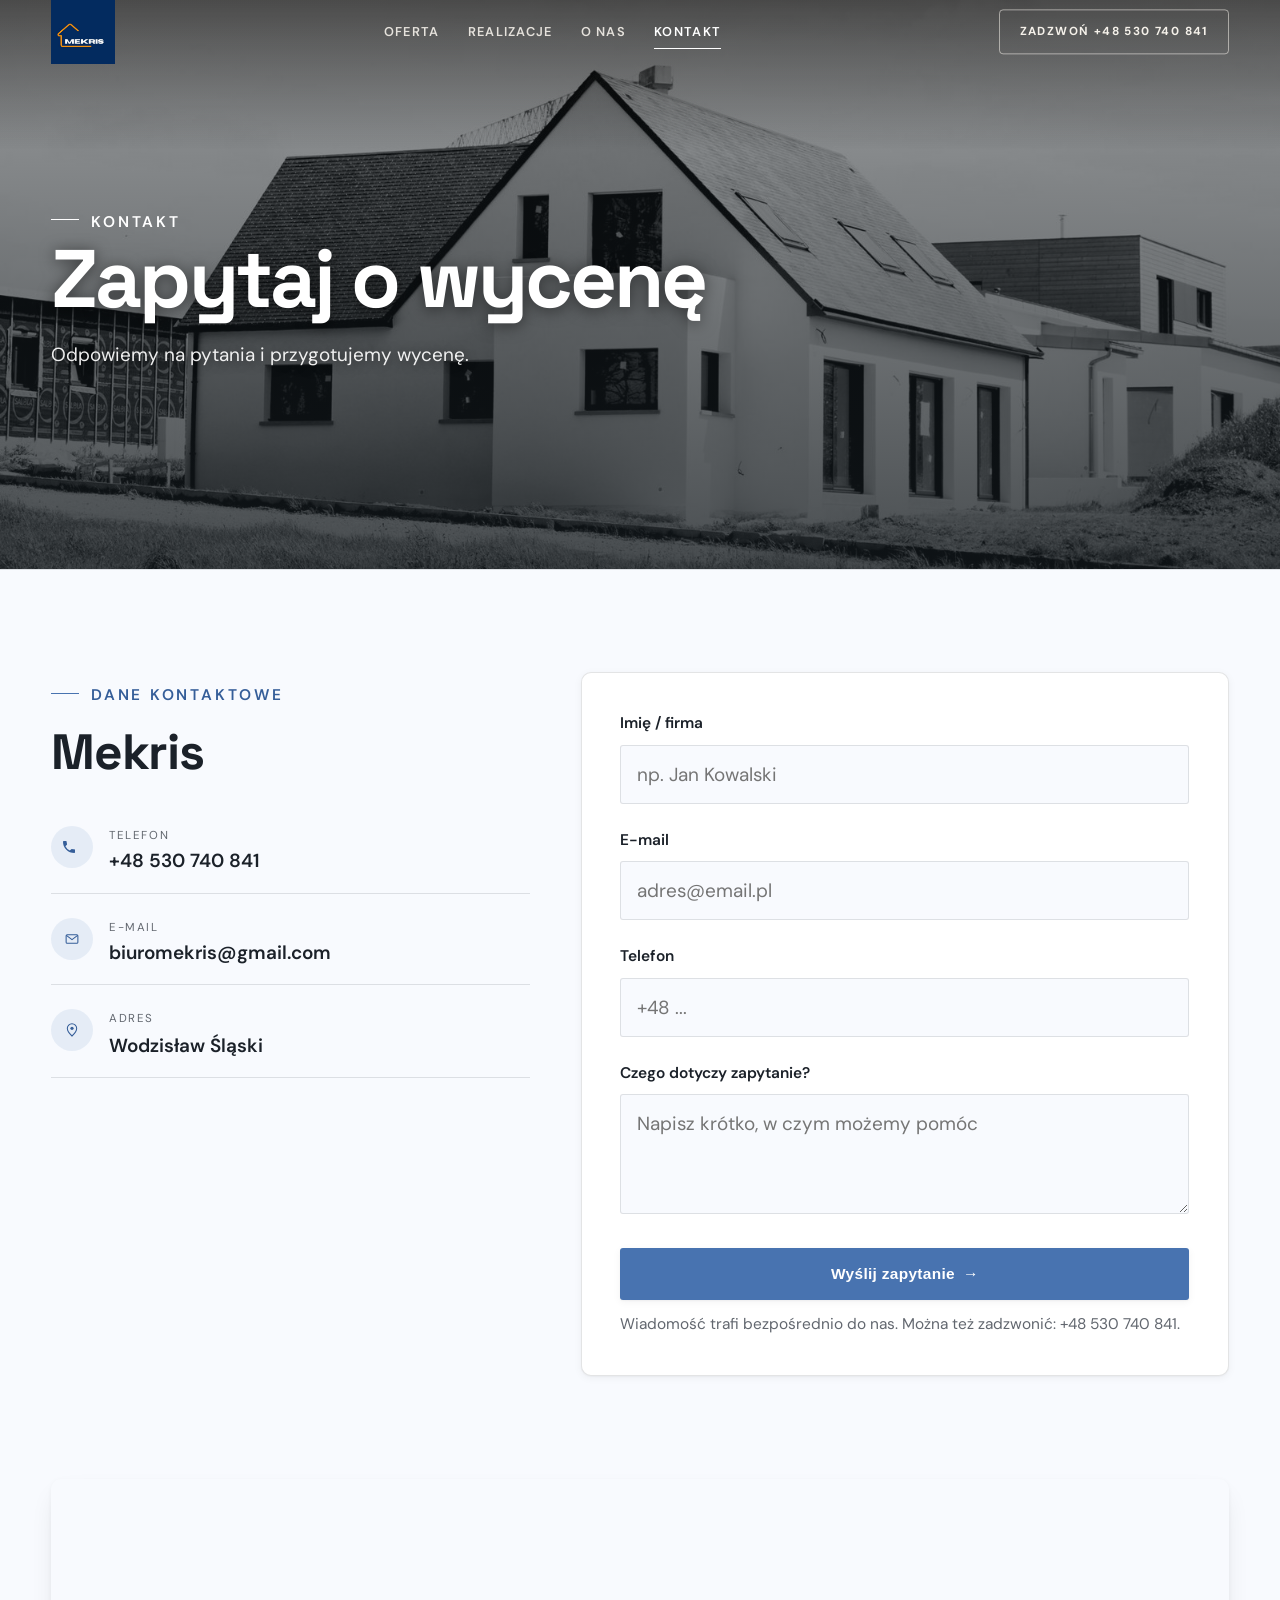
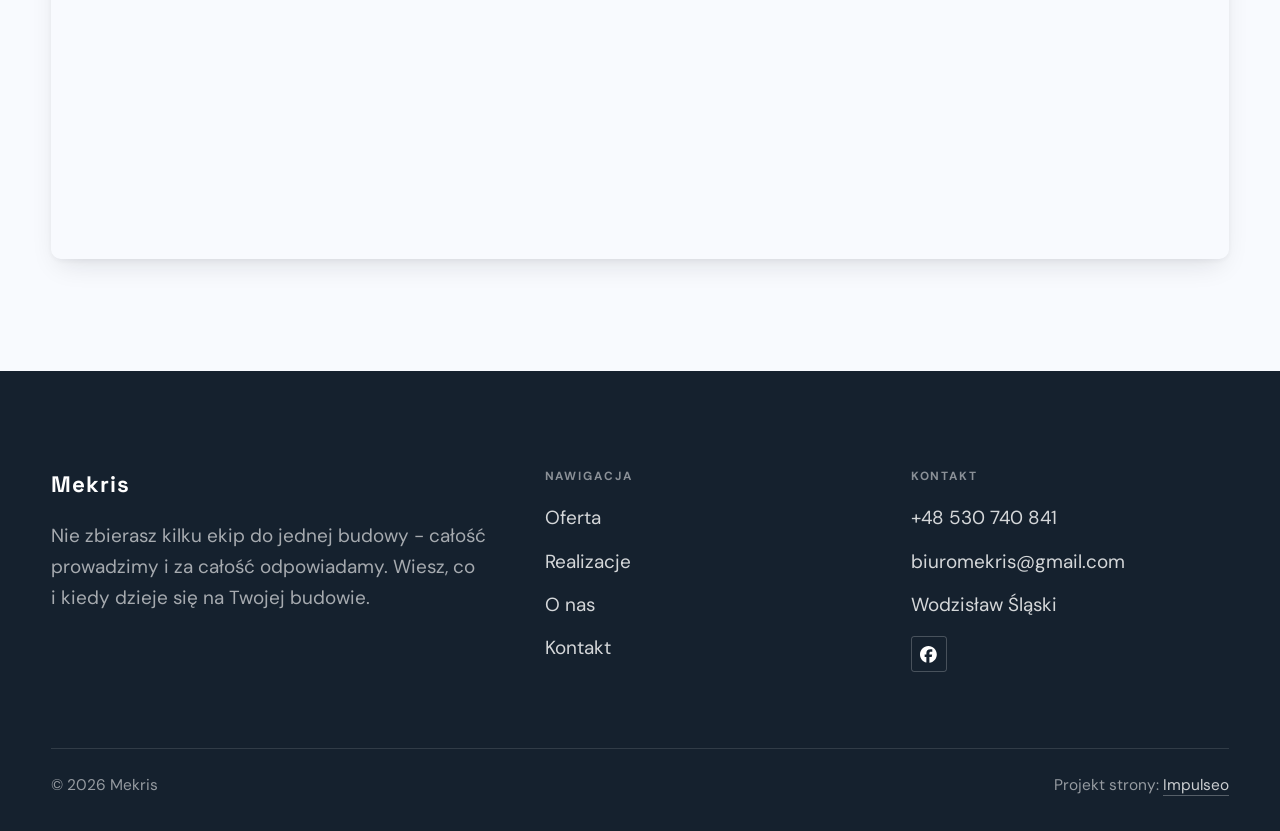
==== kontakt.html @ c6cae1b4 "Strona demo: mekris" ====
<!DOCTYPE html>
<html lang="pl">
<head>
<meta charset="UTF-8">
<meta name="viewport" content="width=device-width, initial-scale=1.0">
<title>Kontakt - Mekris</title>
<meta name="description" content="Kontakt Mekris - Wodzisław Śląski">
<link rel="canonical" href="https://impulseo-pl.github.io/mekris/kontakt.html">
<meta name="robots" content="noindex, nofollow">
<meta property="og:type" content="website">
<meta property="og:locale" content="pl_PL">
<meta property="og:site_name" content="Mekris">
<meta property="og:title" content="Kontakt - Mekris">
<meta property="og:description" content="Kontakt Mekris - Wodzisław Śląski">
<meta property="og:url" content="https://impulseo-pl.github.io/mekris/kontakt.html">
<meta property="og:image" content="https://impulseo-pl.github.io/mekris/img/og.jpg">
<meta property="og:image:width" content="1200">
<meta property="og:image:height" content="630">
<meta name="twitter:card" content="summary_large_image">
<link rel="preconnect" href="https://fonts.googleapis.com">
<link rel="preconnect" href="https://fonts.gstatic.com" crossorigin>
<link href="https://fonts.googleapis.com/css2?family=Space+Grotesk:wght@500;600;700&family=DM+Sans:opsz,wght@9..40,400;9..40,500;9..40,600&display=swap" rel="stylesheet">
<link rel="stylesheet" href="assets/styles.css?v=fb69c578">
</head>
<body>

<header class="nav">
  <div class="wrap nav-inner">
    <a class="brand brand-has-logo" href="index.html"><img class="brand-logo" src="img/logo.jpg" alt="Mekris" width="500" height="500" decoding="async"></a>
    <nav class="nav-links">
      <a href="oferta.html">Oferta</a>
      <a href="realizacje.html">Realizacje</a>
      <a href="o-nas.html">O nas</a>
      <a href="kontakt.html" class="active" aria-current="page">Kontakt</a>
      <a href="tel:+48530740841" class="btn btn-accent">Zadzwoń +48 530 740 841</a>
    </nav>
    <button class="nav-toggle" aria-label="Menu"><span></span><span></span><span></span></button>
  </div>
</header>

<main>
<section class="pagehead">
  <img src="img/g7.jpg" alt="Mekris - Zapytaj o wycenę" width="1600" height="1066" decoding="async">
  <div class="wrap">
    <span class="eyebrow">Kontakt</span>
    <h1>Zapytaj o wycenę</h1>
    <p>Odpowiemy na pytania i przygotujemy wycenę.</p>
  </div>
</section>
<section>
  <div class="wrap contact-grid">
    <div class="reveal">
      <span class="eyebrow">Dane kontaktowe</span>
      <h2 style="margin:var(--space-4) 0 var(--space-6)">Mekris</h2>
      <div class="info-list">
        <div class="info-row"><div class="ic"><svg class="ico-tel" width="16" height="16" viewBox="0 0 24 24" fill="none" aria-hidden="true"><path d="M6.6 10.8a15.5 15.5 0 0 0 6.6 6.6l2.2-2.2a1 1 0 0 1 1-.24 11.4 11.4 0 0 0 3.6.58 1 1 0 0 1 1 1V20a1 1 0 0 1-1 1A17 17 0 0 1 3 4a1 1 0 0 1 1-1h3.5a1 1 0 0 1 1 1c0 1.25.2 2.46.58 3.6a1 1 0 0 1-.25 1l-2.23 2.2Z" fill="currentColor"/></svg></div><div><div class="lbl">Telefon</div><a class="val" href="tel:+48530740841">+48 530 740 841</a></div></div>
        <div class="info-row"><div class="ic"><svg class="ico-mail" width="16" height="16" viewBox="0 0 24 24" fill="none" aria-hidden="true"><rect x="3.2" y="5.5" width="17.6" height="13" rx="1.6" stroke="currentColor" stroke-width="1.6"/><path d="M4 7l8 6 8-6" stroke="currentColor" stroke-width="1.6" stroke-linecap="round" stroke-linejoin="round"/></svg></div><div><div class="lbl">E-mail</div><a class="val" href="mailto:biuromekris@gmail.com">biuromekris@gmail.com</a></div></div>
        <div class="info-row"><div class="ic"><svg class="ico-pin" width="16" height="16" viewBox="0 0 24 24" fill="none" aria-hidden="true"><path d="M12 21s7-6.1 7-11.5A7 7 0 0 0 5 9.5C5 14.9 12 21 12 21Z" stroke="currentColor" stroke-width="1.6" fill="none"/><circle cx="12" cy="9.5" r="2.4" fill="currentColor"/></svg></div><div><div class="lbl">Adres</div><div class="val">Wodzisław Śląski</div></div></div>
      </div>
    </div>
    <div class="reveal">
      <form class="form" action="https://formsubmit.co/biuromekris@gmail.com" method="POST">
        <input type="hidden" name="_subject" value="Zapytanie ze strony Mekris">
        <input type="hidden" name="_captcha" value="false">
        <input type="hidden" name="_template" value="table">
        <div class="fld"><label for="name">Imię / firma</label><input id="name" name="name" type="text" placeholder="np. Jan Kowalski" required></div>
        <div class="fld"><label for="email">E-mail</label><input id="email" name="email" type="email" placeholder="adres@email.pl" required></div>
        <div class="fld"><label for="phone">Telefon</label><input id="phone" name="phone" type="tel" placeholder="+48 ..."></div>
        <div class="fld"><label for="msg">Czego dotyczy zapytanie?</label><textarea id="msg" name="message" placeholder="Napisz krótko, w czym możemy pomóc" required></textarea></div>
        <button type="submit" class="btn btn-accent" style="width:100%;justify-content:center">Wyślij zapytanie <span class="arr">→</span></button>
        <p class="note">Wiadomość trafi bezpośrednio do nas. Można też zadzwonić: +48 530 740 841.</p>
      </form>
    </div>
  </div>
</section>
<section style="padding-top:0">
  <div class="wrap reveal">
    <iframe class="map" title="Mekris - Wodzisław Śląski" src="https://maps.google.com/maps?q=50.0217027%2C18.4813019&z=15&output=embed" loading="lazy" referrerpolicy="no-referrer-when-downgrade"></iframe>
  </div>
</section>
</main>

<footer>
  <div class="wrap">
    <div class="foot-grid">
      <div class="foot-brand">
        <div class="name">Mekris</div>
        <p>Nie zbierasz kilku ekip do jednej budowy - całość prowadzimy i za całość odpowiadamy. Wiesz, co i kiedy dzieje się na Twojej budowie.</p>
      </div>
      <div class="foot-col">
        <h4>Nawigacja</h4>
        <a href="oferta.html">Oferta</a>
        <a href="realizacje.html">Realizacje</a>
        <a href="o-nas.html">O nas</a>
        <a href="kontakt.html">Kontakt</a>
      </div>
      <div class="foot-col">
        <h4>Kontakt</h4>
        <a href="tel:+48530740841">+48 530 740 841</a>
        <a href="mailto:biuromekris@gmail.com">biuromekris@gmail.com</a>
        <p>Wodzisław Śląski</p>
      <div class="foot-soc">
        <a class="soc" href="https://www.facebook.com/p/Mekris-Us%C5%82ugi-remontowo-budowlane-61572982446283/" target="_blank" rel="noopener" aria-label="Facebook - Mekris"><svg viewBox="0 0 24 24" aria-hidden="true" focusable="false"><path d="M9.101 23.691v-7.98H6.627v-3.667h2.474v-1.58c0-4.085 1.848-5.978 5.858-5.978.401 0 .955.042 1.468.103a8.68 8.68 0 0 1 1.141.195v3.325a8.623 8.623 0 0 0-.653-.036 26.805 26.805 0 0 0-.733-.009c-.707 0-1.259.096-1.675.309a1.686 1.686 0 0 0-.679.622c-.258.42-.374.995-.374 1.752v1.297h3.919l-.386 2.103-.287 1.564h-3.246v8.245C19.396 23.238 24 18.179 24 12.044c0-6.627-5.373-12-12-12s-12 5.373-12 12c0 5.628 3.874 10.35 9.101 11.647Z" fill="currentColor"/></svg></a>
      </div>
      </div>
    </div>
    <div class="foot-bot">
      <span>© 2026 Mekris</span>
      <span>Projekt strony: <a class="foot-credit" href="https://impulseo.pl" target="_blank" rel="noopener">Impulseo</a></span>
    </div>
  </div>
</footer>
<div class="sticky-call"><a class="sc-call" href="tel:+48530740841"><svg class="ico-tel" width="16" height="16" viewBox="0 0 24 24" fill="none" aria-hidden="true"><path d="M6.6 10.8a15.5 15.5 0 0 0 6.6 6.6l2.2-2.2a1 1 0 0 1 1-.24 11.4 11.4 0 0 0 3.6.58 1 1 0 0 1 1 1V20a1 1 0 0 1-1 1A17 17 0 0 1 3 4a1 1 0 0 1 1-1h3.5a1 1 0 0 1 1 1c0 1.25.2 2.46.58 3.6a1 1 0 0 1-.25 1l-2.23 2.2Z" fill="currentColor"/></svg> Zadzwoń</a><a class="sc-quote" href="kontakt.html">Zadzwoń po kosztorys</a></div>
<div class="demo-wazne" data-do="2026-10-20" data-cykl="3" hidden><svg class="dw-ico" width="13" height="13" viewBox="0 0 24 24" fill="none" aria-hidden="true"><circle cx="12" cy="12" r="8.6" stroke="currentColor" stroke-width="1.8"/><path d="M12 7.2V12l3.3 2" stroke="currentColor" stroke-width="1.8" stroke-linecap="round"/></svg><span class="dw-txt"></span></div>

<script src="assets/main.js"></script>
</body>
</html>
---- assets/styles.css ----
/* ============================================================
   STOLBASZ — premium, architektoniczny B2B fit-out
   Jasna paleta, zero brązu. System wg premium-web-craft.
   Projekt strony: Impulseo (impulseo.pl)
   ============================================================ */

:root{
  /* PALETA — jasna, architektoniczna, chłodna */
  --paper:#F4F6F8;          /* główne tło */
  --paper-2:#E7EBEF;        /* sekcje alternatywne (chłodny jasny szary) */
  --paper-3:#E7EBEF;        /* delikatne wypełnienia */
  --ink:#15212E;            /* tekst główny — chłodny grafit */
  --ink-soft:#243443;       /* nagłówki drugorzędne */
  --muted:#6B7785;          /* tekst poboczny */
  --line:rgba(21,33,46,.12);/* hairline */
  --accent:#E8A317;         /* stonowany petrol-slate — jedyny akcent */
  --accent-d:#C9870C;
  --accent-soft:rgba(232,163,23,.10);
  --dark:#15212E;           /* sekcje ciemne (stopka/CTA) */

  /* HOVER ZDJĘĆ — JEDEN standard dla całego silnika (decyzja K. 04.08.2026, artefakt z wariantami).
     AKTUALNE (K.+Szymon 09.08.2026, wybór z artefaktu 6 wariantów): zoom 1.05 przy 1.4s -
     przy tak długim czasie mocniejszy kadr NIE skacze, tylko „oddycha". Poprzedni standard
     (1.02 / .55s z 04.08) odbierany jako dynamiczny i szybki.
     Spoczynek lekko przygaszony, ale TYLKO tam, gdzie jest mysz (@media hover:hover) —
     na telefonie zdjęcia zostają w pełnej jasności. */
  --img-zoom:1.05;                   /* K.+Szymon 09.08: wariant F z artefaktu porównawczego */
  --img-rest:brightness(.95) saturate(.99);
  --img-hot:brightness(1.06) saturate(1.05);
  --img-dur:1.4s;                    /* K.+Szymon 09.08 (wariant F): powoli = elegancko */
  --img-ease:cubic-bezier(.16,.84,.44,1);  /* miękki ogon, efekt „oddychania" */

  /* ODSTĘPY — skala 4/8 */
  --space-1:4px; --space-2:8px; --space-3:12px; --space-4:16px; --space-5:24px;
  --space-6:32px; --space-7:48px; --space-8:64px; --space-9:96px; --space-10:128px;

  /* TYPOGRAFIA — fluid clamp() (skala podbita 16.07.2026: większe, czytelniejsze litery — uwaga Adama) */
  --text-sm:clamp(.9rem,.87rem + .12vw,1rem);
  --text-base:clamp(1.08rem,1.04rem + .18vw,1.2rem);
  --text-lg:clamp(1.24rem,1.15rem + .34vw,1.44rem);
  --text-h3:clamp(1.34rem,1.22rem + .55vw,1.66rem);
  --text-h2:clamp(2.1rem,1.66rem + 2.1vw,3.1rem);
  --text-h1:clamp(2.9rem,2.1rem + 4vw,5.1rem);

  /* PROMIENIE — architektoniczne, raczej ostre */
  --r-sm:3px; --r-md:6px; --r-lg:10px;

  /* RUCH */
  --ease:cubic-bezier(.25,.46,.45,.94); --dur:.24s;

  /* CIENIE — miękkie, warstwowe */
  --sh-sm:0 1px 2px rgba(16,24,32,.04), 0 2px 8px rgba(16,24,32,.05);
  --sh-md:0 2px 6px rgba(16,24,32,.05), 0 12px 28px -8px rgba(16,24,32,.12);
  --sh-lg:0 6px 14px rgba(16,24,32,.07), 0 26px 56px -18px rgba(16,24,32,.22);

  --hairline:1px solid var(--line);

  --font-display:'Space Grotesk','Inter',sans-serif;
  --font-body:'DM Sans','Inter',sans-serif;
}

*{box-sizing:border-box;margin:0;padding:0}
html{scroll-behavior:smooth}
body{
  font-family:var(--font-body);
  font-size:var(--text-base);
  line-height:1.65;
  color:var(--ink);
  background:var(--paper);
  -webkit-font-smoothing:antialiased;
  text-rendering:optimizeLegibility;
}
img{max-width:100%;height:auto;display:block}  /* height:auto = width/height z atrybutów trzyma proporcje (TOP#12) */
a{color:inherit;text-decoration:none}

.wrap{width:min(92%,1180px);margin-inline:auto}
section{padding-block:clamp(52px,6.5vw,96px)}

h1,h2,h3{font-family:var(--font-display);font-weight:700;line-height:1.08;letter-spacing:-.02em;color:var(--ink)}
h1{font-size:var(--text-h1);letter-spacing:-.035em}
h2{font-size:var(--text-h2);letter-spacing:-.025em}
h3{font-size:var(--text-h3)}
/* MIARA — długość wiersza. WCAG 2.2 SC 1.4.8: max 80 znaków; Butterick: 45–90.
   68ch daje realnie 72–78 znaków polskiego tekstu, czyli z zapasem pod granicą.
   Wcześniej limit miał TYLKO <p> — <li>, <blockquote> i <dd> nie miały żadnego,
   i to jedyny powód, dla którego 23 bloki na dwóch oddanych stronach jadą po
   83–106 znaków w wierszu (pomiar 07.08.2026, bramka `miara`).
   ⚠️ Listy i definicje ograniczamy TYLKO bez klasy: `ul`/`ol` z klasą to u nas
   układ (siatki kafli, menu), a nie tekst ciągły — tam miarę wyznacza układ. */
/* 60ch, nie 68ch (K. 10.08): po zmianie fontów na węższe kroje (DM Sans i spółka)
   w 68ch mieściło się ~90 znaków - bramka pikselowa słusznie zgłaszała przekroczenie
   granicy 80. Pomiar na żywej przeglądarce: 60ch = 90 znaków, 53ch = ~78 znaków, czyli normę WCAG 1.4.8. */
:root{ --miara:53ch }
p{max-width:min(100%,var(--miara))}
blockquote,
ul:not([class])>li, ol:not([class])>li,
dl:not([class])>dd{max-width:min(100%,var(--miara))}

/* ⚠️ Świadomie BEZ wyjątku `.tile p,.card p,.svc p{max-width:none}`, choć nasuwa się sam:
   te akapity BYŁY już ograniczone (stare `p{max-width:65ch}`), więc „wyjątek" nie odblokowałby
   niczego nowego — tylko ROZLUŹNIŁ stan sprzed zmiany na wszystkich demach naraz.
   `figcaption` żadna z reguł wyżej nie dotyczy, więc też nie potrzebuje zwolnienia. */

/* ŁAMANIE. `balance` wyrównuje długości wierszy w nagłówku, `pretty` pilnuje ostatniego
   wiersza akapitu, żeby nie został w nim jeden wyraz. Obsługiwane od Chrome 117 /
   Safari 17.5; starsze przeglądarki po prostu ignorują tę własność.
   `text-wrap:pretty` nie występowało dotąd ANI RAZ w silniku ani w repo klientów. */
h1,h2,h3,.lead,.lede{text-wrap:balance}
p,li,blockquote,dd{text-wrap:pretty}

.eyebrow{
  font-family:var(--font-body);
  font-size:var(--text-sm);
  font-weight:600;
  letter-spacing:.18em;
  text-transform:uppercase;
  color:var(--accent);
  display:inline-flex;align-items:center;gap:var(--space-3);
}
/* flex:none + margin-top = kreska trzyma się PIERWSZEJ linii. Wcześniej align-items:center
   centrowało ją względem całego bloku i przy zawinięciu (długi kicker typu
   „…WNĘTRZ · LESZNO · OD 2019") druga linia lądowała z brzydkim wcięciem. */
.eyebrow{align-items:flex-start}
.eyebrow>*,.eyebrow{text-wrap:balance}   /* dlugi kicker lamal sie na sierote typu samo „2019" w drugiej linii */
.eyebrow::before{content:"";width:28px;height:1px;background:var(--accent);display:inline-block;flex:none;margin-top:.62em}

.muted{color:var(--muted)}
.lead{font-size:var(--text-lg);line-height:1.55;color:var(--ink-soft);max-width:50ch}

/* ---------- BUTTONS ---------- */
.btn{
  display:inline-flex;align-items:center;gap:var(--space-2);
  font-weight:600;font-size:var(--text-sm);letter-spacing:.02em;
  padding:var(--space-4) var(--space-6);
  border-radius:var(--r-sm);
  transition:transform var(--dur) var(--ease),box-shadow var(--dur) var(--ease),background var(--dur) var(--ease);
  cursor:pointer;border:1px solid transparent;
}
.btn-accent{background:var(--accent);color:#fff;box-shadow:var(--sh-sm)}
.btn-accent:hover{background:var(--accent-d);transform:translateY(-2px);box-shadow:var(--sh-md)}
.btn-accent:active{transform:translateY(0);box-shadow:var(--sh-sm)}
.btn-ghost{background:transparent;color:var(--ink);border-color:var(--line)}
.btn-ghost:hover{border-color:var(--accent);color:var(--accent);transform:translateY(-2px)}
.btn-light{background:#fff;color:var(--ink);box-shadow:var(--sh-sm)}
.btn-light:hover{transform:translateY(-2px);box-shadow:var(--sh-md)}
.btn .arr{transition:transform var(--dur) var(--ease)}
.btn:hover .arr{transform:translateX(4px)}

/* ---------- NAV ---------- */
.nav{
  position:sticky;top:0;z-index:50;
  background:color-mix(in srgb,var(--paper) 88%,transparent);
  backdrop-filter:saturate(140%) blur(10px);
  border-bottom:var(--hairline);
}
.nav-inner{display:flex;align-items:center;justify-content:space-between;gap:var(--space-5);height:72px}
/* ANTY-NACHODZENIE (K. 05.08.2026): długa nazwa firmy + przycisk z pełnym numerem nie mieściły się w pasku
   i flex ściskał linki PONIŻEJ ich treści - "Kontakt" wchodził na ramkę "Zadzwoń +48 ...". Teraz ustępuje
   nazwa marki (skrót wielokropkiem), a menu i przycisk nigdy się nie kurczą ani nie zachodzą na siebie. */
.brand{display:flex;flex-direction:column;line-height:1;min-width:0;flex:0 1 auto}
.brand .name{font-family:var(--font-display);font-weight:800;font-size:1.35rem;letter-spacing:.04em;white-space:nowrap;overflow:hidden;text-overflow:ellipsis}
.brand .sub{font-size:.62rem;letter-spacing:.34em;text-transform:uppercase;color:var(--muted);margin-top:5px;white-space:nowrap;overflow:hidden;text-overflow:ellipsis}
.nav-links{display:flex;align-items:center;gap:var(--space-6);flex:0 0 auto}
.nav-links a{font-size:var(--text-sm);font-weight:500;color:var(--ink-soft);position:relative;padding-block:4px;white-space:nowrap;transition:color var(--dur) var(--ease)}
.nav-links a::after{content:"";position:absolute;left:0;bottom:0;width:0;height:1.5px;background:var(--accent);transition:width var(--dur) var(--ease)}
.nav-links a:hover,.nav-links a.active{color:var(--ink)}
.nav-links a:hover::after,.nav-links a.active::after{width:100%}
.nav-links .btn{padding:var(--space-2) var(--space-5)}
/* przyciski w nav: właściwy kolor (przebij .nav-links a) + bez podkreślenia */
.nav-links a.btn-accent{color:#fff}
.nav-links a.btn-ghost,.nav-links a.btn-light{color:var(--ink)}
/* CTA w pasku: NIE podkreślenie spod linków menu, ale ten sam przelatujący błysk,
   co na wszystkich innych przyciskach (zgłoszenie K. 13.08.2026 - „na hero jest efekt
   światła przechodzącego przez przycisk, na navbarze go nie ma, a mają być identyczne").
   Reguła `.nav-links a::after` jest silniejsza od `.btn::after`, więc trzeba jej
   geometrię wyzerować i wpisać połysk z nazwy - samo `display:none` gasiło efekt. */
.nav-links a.btn::after{
  display:block;content:"";position:absolute;inset:0;z-index:-1;pointer-events:none;
  width:auto;height:auto;border-radius:inherit;   /* kasuje geometrię podkreślenia (width:0;height:1.5px) */
  background:linear-gradient(100deg,transparent 32%,rgba(255,255,255,.20) 50%,transparent 68%);
  translate:-120% 0}
@media (prefers-reduced-motion:no-preference){
  .nav-links a.btn:hover::after{translate:120% 0;transition:translate .75s var(--mt-ease,cubic-bezier(.16,.84,.44,1))}
}
.nav-toggle{display:none;background:none;border:none;cursor:pointer;flex-direction:column;gap:5px;padding:8px}
.nav-toggle span{width:24px;height:2px;background:var(--ink);transition:var(--dur)}
/* Ciasny zakres MIĘDZY menu mobilnym a pełnym pulpitem: zbijamy odstępy i nazwę marki,
   żeby wszystko zmieściło się naturalnie, zanim w ogóle dojdzie do skracania wielokropkiem. */
@media(max-width:1280px) and (min-width:921px){
  .nav-links{gap:var(--space-4)}
  .nav-links .btn{padding:var(--space-2) var(--space-4)}
  .brand .name{font-size:1.15rem}
}

/* ---------- HERO (split) ---------- */
.hero{position:relative;overflow:hidden;border-bottom:var(--hairline)}
.hero-grid{display:grid;grid-template-columns:1.05fr .95fr;gap:clamp(24px,4vw,60px);align-items:center;
  padding-block:clamp(36px,4.5vw,64px)}
.hero-copy .eyebrow{margin-bottom:var(--space-5)}
.hero-copy h1{margin-bottom:var(--space-5)}
.hero-copy .lead{margin-bottom:var(--space-7)}
.hero-actions{display:flex;flex-wrap:wrap;gap:var(--space-4)}
.hero-art{position:relative;aspect-ratio:4/3;border-radius:var(--r-lg);overflow:hidden;box-shadow:var(--sh-lg)}
.hero-art img{width:100%;height:100%;object-fit:cover}
.hero-art::after{content:"";position:absolute;inset:0;background:linear-gradient(180deg,transparent 55%,rgba(18,24,28,.28))}
.hero-badge{position:absolute;left:var(--space-5);bottom:var(--space-5);z-index:2;
  background:rgba(252,252,251,.94);backdrop-filter:blur(4px);
  border-radius:var(--r-md);padding:var(--space-4) var(--space-5);box-shadow:var(--sh-md);max-width:78%}
.hero-badge strong{display:block;font-family:var(--font-display);font-size:1rem;letter-spacing:-.01em}
.hero-badge span{font-size:var(--text-sm);color:var(--muted)}

/* ---------- HERO duży / kinowy (strona główna) ---------- */
.hero-cine{position:relative;min-height:clamp(560px,82vh,840px);min-height:clamp(560px,82svh,840px);display:flex;align-items:center;overflow:hidden;border-bottom:var(--hairline)}
.hero-cine>img{position:absolute;inset:0;width:100%;height:100%;object-fit:cover;z-index:0}
.hero-cine::after{content:"";position:absolute;inset:0;z-index:1;
  background:linear-gradient(95deg,rgba(13,18,23,.86) 0%,rgba(13,18,23,.64) 32%,rgba(13,18,23,.24) 62%,rgba(13,18,23,.04) 100%)}
.hero-cine .wrap{position:relative;z-index:2;padding-block:var(--space-8)}
.hero-cine .hero-copy{max-width:660px}
.hero-cine .eyebrow{color:#fff;margin-bottom:var(--space-5)}
.hero-cine .eyebrow::before{background:#fff}
.hero-cine h1{color:#fff;margin-bottom:var(--space-5);font-size:clamp(2.9rem,2rem + 4.4vw,5.2rem);text-wrap:balance}
.hero-cine .lead{color:rgba(255,255,255,.92);max-width:48ch;margin-bottom:var(--space-7)}
.hero-cine .hero-actions{display:flex;flex-wrap:wrap;gap:var(--space-4)}
/* NISKIE OKNO (laptop z dokiem i paskami przeglądarki ma ~700-780 px wysokości widoku):
   H1 do 5.2rem + długi lead nie mieściły się i przyciski wypadały POD krawędź ekranu -
   klient widział stronę bez ani jednego CTA. Skalujemy w dół, zamiast przycinać treść. */
@media(min-width:821px) and (max-height:820px){
  .hero-cine{min-height:clamp(520px,94svh,780px)}
  .hero-cine .wrap{padding-block:var(--space-6)}
  .hero-cine h1{font-size:clamp(2.2rem,1.5rem + 2.6vw,3.6rem);margin-bottom:var(--space-4)}
  .hero-cine .eyebrow{margin-bottom:var(--space-4)}
  .hero-cine .lead{margin-bottom:var(--space-5);max-width:44ch}
}
@media(max-width:680px){
  .hero-cine{min-height:clamp(520px,76vh,640px);min-height:clamp(520px,76svh,640px);align-items:flex-end}
  .hero-cine::after{background:linear-gradient(0deg,rgba(13,18,23,.9) 6%,rgba(13,18,23,.45) 55%,rgba(13,18,23,.25) 100%)}
  .hero-cine .wrap{padding-bottom:var(--space-9)}
  /* TELEFON (~90% oglądających): lead potrafił zająć 8 linii i zepchnąć CTA poza pierwszy ekran.
     Zwężamy interlinię i skalę - treści nie ucinamy, bo to ona sprzedaje. */
  .hero-cine .lead{font-size:.98rem;line-height:1.5;margin-bottom:var(--space-5)}
  .hero-cine .eyebrow{font-size:.72rem;letter-spacing:.13em;margin-bottom:var(--space-4)}
  .hero-cine .eyebrow::before{width:20px}
  .hero-cine h1{margin-bottom:var(--space-4)}
}

/* full-bleed hero variant (podstrony) */
.pagehead{position:relative;min-height:46vh;min-height:46svh;display:flex;align-items:flex-end;overflow:hidden;border-bottom:var(--hairline)}
.pagehead img{position:absolute;inset:0;width:100%;height:100%;object-fit:cover}
/* 10.08.2026 (decyzja K.): mocniejsze przyciemnienie + cień pod tekstem. Bramka mierzyła na
   nagłówkach podstron 3,38-3,43:1 przy wymaganych 4,5 — jasne zdjęcie (hala, śnieg, niebo)
   podchodziło pod biały tekst. Zdjęcia klientów są różne, więc kontrast musi dawać WARSTWA,
   a nie szczęśliwy dobór kadru. */
.pagehead::after{content:"";position:absolute;inset:0;background:linear-gradient(180deg,rgba(18,24,28,.40),rgba(18,24,28,.76))}
.pagehead .wrap{position:relative;z-index:2;padding-block:var(--space-9);color:#fff}
.pagehead h1{color:#fff;max-width:18ch;text-shadow:0 2px 16px rgba(0,0,0,.55)}
.pagehead .eyebrow{color:#fff}
.pagehead .eyebrow::before{background:#fff}
.pagehead p{color:rgba(255,255,255,.92);margin-top:var(--space-4);max-width:54ch;text-shadow:0 1px 12px rgba(0,0,0,.5)}

/* ---------- STRIP (pasek skrótów / liczby) ---------- */
.strip{background:var(--dark);color:#fff}
/* PASEK HASEŁ — standard 04.08.2026 (decyzja K.): 5 haseł w JEDNYM rzędzie, tekst WYŚRODKOWANY,
   węższe marginesy boczne niż reszta strony (pasek ma iść szerzej), równe wysokości kolumn. */
.strip .wrap{width:min(96%,1440px);display:grid;grid-template-columns:repeat(5,1fr);
  gap:var(--space-5);padding-block:var(--space-7);align-items:stretch}
.strip .item .k{font-family:var(--font-display);font-size:clamp(1.05rem,.82rem + .85vw,1.55rem);
  font-weight:800;letter-spacing:-.02em;color:#fff;line-height:1.18;text-wrap:balance}
.strip .item .v{font-size:var(--text-sm);color:rgba(255,255,255,.66);margin-top:var(--space-2);line-height:1.4}
.strip .item{border-left:2px solid var(--accent);padding-inline:var(--space-4);
  text-align:center;display:flex;flex-direction:column;justify-content:center}
/* liczba kolumn = liczba haseł, żeby ostatnie nie zostawało samo w drugim rzędzie.
   Klasę n-N nadaje multipage.py; domyślnie (bez klasy) pasek jest 5-kolumnowy. */
.strip.n-2 .wrap{grid-template-columns:repeat(2,1fr)}
.strip.n-3 .wrap{grid-template-columns:repeat(3,1fr)}
.strip.n-4 .wrap{grid-template-columns:repeat(4,1fr);gap:var(--space-6)}
.strip.n-4 .item .k{font-size:clamp(1.3rem,1rem + 1.1vw,2rem)}
.strip.n-6 .wrap{grid-template-columns:repeat(6,1fr);gap:var(--space-4)}
.strip.n-6 .item .k{font-size:clamp(.98rem,.8rem + .7vw,1.35rem)}
/* równe łamanie: zamiast "długa linia + jedno słowo" obie linie zbliżonej długości */
.strip .item .k{text-wrap:balance}

/* ---------- SECTION HEAD ---------- */
.head{max-width:48rem;margin-bottom:var(--space-8)}
.head.center{margin-inline:auto;text-align:center}
.head .eyebrow{margin-bottom:var(--space-4)}
.head h2{margin-bottom:var(--space-4)}
.head p{color:var(--muted);font-size:var(--text-lg);line-height:1.55}
.head.center p{margin-inline:auto}

/* ---------- INTRO SPLIT ---------- */
.split{display:grid;grid-template-columns:.92fr 1.08fr;gap:clamp(28px,5vw,80px);align-items:center}
.split.rev{grid-template-columns:1.08fr .92fr}
.split.rev .split-art{order:-1}
.split-art{position:relative;aspect-ratio:5/4;border-radius:var(--r-lg);overflow:hidden;box-shadow:var(--sh-lg)}
.split-art img{width:100%;height:100%;object-fit:cover}
.split-copy h2{margin-bottom:var(--space-5)}
.split-copy p+p{margin-top:var(--space-4)}
.split-copy .btn{margin-top:var(--space-6)}

/* ---------- SERVICES (zakres) ---------- */
.svc-grid{display:grid;grid-template-columns:repeat(auto-fit,minmax(280px,1fr));gap:var(--space-5)}
.svc{background:#fff;border:var(--hairline);border-radius:var(--r-md);padding:var(--space-7) var(--space-6);
  transition:transform var(--dur) var(--ease),box-shadow var(--dur) var(--ease),border-color var(--dur) var(--ease);
  position:relative;overflow:hidden}
.svc::before{content:"";position:absolute;left:0;top:0;width:3px;height:0;background:var(--accent);transition:height var(--dur) var(--ease)}
.svc:hover{transform:translateY(-4px);box-shadow:var(--sh-md);border-color:transparent}
.svc:hover::before{height:100%}
.svc .ic{font-family:var(--font-display);font-size:.8rem;font-weight:700;letter-spacing:.12em;color:var(--accent);margin-bottom:var(--space-4)}
.svc h3{margin-bottom:var(--space-3);font-size:1.22rem}
.svc p{color:var(--muted);font-size:var(--text-base);line-height:1.6}

/* big detailed service rows */
.svc-row{display:grid;grid-template-columns:.8fr 1.2fr;gap:clamp(20px,4vw,60px);align-items:center;padding-block:var(--space-8)}
.svc-row+.svc-row{border-top:var(--hairline)}
.svc-row.rev{grid-template-columns:1.2fr .8fr}
/* Naprzemienny układ wierszy oferty: co drugi wiersz ma zdjęcie po PRAWEJ.
   Było `order:-1` — martwy kod, bo zdjęcie i tak jest pierwszym dzieckiem w HTML,
   więc wszystkie wiersze wyglądały identycznie (zdjęcie zawsze z lewej), a `rev`
   zmieniało tylko szerokość kolumn. Znalezione 29.07.2026 przy różnicowaniu kierunków
   animacji (pomiar pozycji: art.mid 390/502 przy row.mid 756 — zawsze lewa strona). */
.svc-row.rev .svc-row-art{order:2}
.svc-row-art{aspect-ratio:4/3;border-radius:var(--r-md);overflow:hidden;box-shadow:var(--sh-md)}
.svc-row-art img{width:100%;height:100%;object-fit:cover}
.svc-row h3{font-size:1.5rem;margin-bottom:var(--space-4)}
.svc-row .num{font-family:var(--font-display);font-size:.85rem;font-weight:700;letter-spacing:.14em;color:var(--accent);display:block;margin-bottom:var(--space-3)}
.svc-row ul{list-style:none;margin-top:var(--space-4);display:flex;flex-direction:column;gap:var(--space-2)}
.svc-row li{position:relative;padding-left:var(--space-5);color:var(--muted);font-size:var(--text-base)}
.svc-row li::before{content:"";position:absolute;left:0;top:.62em;width:8px;height:1px;background:var(--accent)}

/* ---------- GALLERY (realizacje) ---------- */
.gallery{display:grid;grid-template-columns:repeat(12,1fr);gap:var(--space-4);grid-auto-rows:200px}
/* GALERIA MASONRY — pionowe zdjęcia (portrety beauty/wellness) bez przycinania: kolumny, height auto */
.gallery-masonry{column-count:3;column-gap:var(--space-4)}
@media(max-width:900px){.gallery-masonry{column-count:2}}
@media(max-width:560px){.gallery-masonry{column-count:1}}
.gallery-masonry .m-tile{break-inside:avoid;margin:0 0 var(--space-4);padding:0;position:relative;overflow:hidden;border-radius:var(--r-md);border:1px solid var(--line)}
.gallery-masonry .m-tile img{width:100%;height:auto;display:block}
.gallery-masonry .m-tile .cap{position:absolute;left:0;right:0;bottom:0;padding:var(--space-4);color:#fff;background:linear-gradient(0deg,rgba(0,0,0,.55),transparent);font-size:var(--text-sm)}
.gallery-masonry .m-tile .cap small{display:block;font-weight:400;opacity:.78;letter-spacing:.04em;text-transform:uppercase;font-size:.66rem;margin-top:3px}
.tile{position:relative;overflow:hidden;border-radius:var(--r-md);box-shadow:var(--sh-sm);
  transition:transform var(--dur) var(--ease),box-shadow var(--dur) var(--ease)}
.tile img{width:100%;height:100%;object-fit:cover;
  transition:transform var(--img-dur) var(--img-ease),filter var(--img-dur) var(--img-ease)}
.tile:hover{box-shadow:var(--sh-md)}
.tile .cap{position:absolute;left:0;right:0;bottom:0;padding:var(--space-5) var(--space-4) var(--space-4);
  /* mocniejszy spad + cien pod tekstem: na JASNYCH zdjeciach klienta (biale fronty, sciany)
     slaby gradient dawal kontrast ~1.5:1 zamiast wymaganych 3.6:1 (bramka wygladu, 10.08.2026) */
  background:linear-gradient(transparent 10%,rgba(18,24,28,.55) 40%,rgba(18,24,28,.88) 68%,rgba(18,24,28,.99));color:#fff;
  text-shadow:0 1px 2px rgba(0,0,0,.85),0 2px 10px rgba(0,0,0,.55);
  font-size:var(--text-sm);font-weight:600;letter-spacing:.01em;
  opacity:0;transform:translateY(8px);transition:var(--dur) var(--ease)}
.tile:hover .cap{opacity:1;transform:translateY(0)}
.tile .cap small{display:block;font-weight:400;opacity:.78;letter-spacing:.04em;text-transform:uppercase;font-size:.66rem;margin-top:3px}
/* bento spans */
.t-wide{grid-column:span 6}
.t-tall{grid-column:span 6;grid-row:span 2}
.t-std{grid-column:span 6}
.t-third{grid-column:span 4}
.t-two3{grid-column:span 8}

/* ---------- TRUST / WIARYGODNOŚĆ ---------- */
.trust{background:var(--paper-2)}
.trust-grid{display:grid;grid-template-columns:repeat(auto-fit,minmax(240px,1fr));gap:var(--space-5);margin-top:var(--space-7)}
.trust-card{background:#fff;border-radius:var(--r-md);padding:var(--space-7) var(--space-6);box-shadow:var(--sh-sm);border-top:3px solid var(--accent)}
.trust-card .big{font-family:var(--font-display);font-size:clamp(1.8rem,1.3rem + 1.6vw,2.6rem);font-weight:800;letter-spacing:-.02em;color:var(--ink);line-height:1}
.trust-card h3{font-size:1.12rem;margin:var(--space-3) 0 var(--space-2)}
.trust-card p{color:var(--muted);font-size:var(--text-base);line-height:1.55}

/* ---------- CTA band ---------- */
.cta{background:var(--dark);color:#fff;position:relative;overflow:hidden}
/* telefon w CTA: na ciemnym tle biały (domyślnie), rodziny z JASNYM tłem CTA
   nadpisują to u siebie - wcześniej kolor siedział w stylu inline i wygrywał z rodziną. */
.cta .btn-ghost-cta{color:#fff;border-color:rgba(255,255,255,.3)}
.cta .wrap{display:grid;grid-template-columns:1.4fr .6fr;gap:var(--space-7);align-items:center;position:relative;z-index:2}
.cta h2{color:#fff;max-width:20ch}
.cta p{color:rgba(255,255,255,.74);margin-top:var(--space-4)}
.cta-actions{display:flex;flex-direction:column;gap:var(--space-3);align-items:flex-start}
.cta::before{content:"";position:absolute;right:-80px;top:-80px;width:360px;height:360px;border-radius:50%;
  background:radial-gradient(circle,var(--accent-soft),transparent 70%)}

/* ---------- CONTACT ---------- */
.contact-grid{display:grid;grid-template-columns:.85fr 1.15fr;gap:clamp(28px,4vw,56px);align-items:start}
.info-list{display:flex;flex-direction:column;gap:var(--space-2)}
.info-row{display:flex;gap:var(--space-4);align-items:flex-start;padding-block:var(--space-4);border-bottom:var(--hairline)}
.info-row .ic{flex:none;width:42px;height:42px;display:grid;place-items:center;border-radius:50%;
  background:var(--accent-soft);color:var(--accent);font-size:1.05rem}
.info-row .lbl{font-size:.72rem;letter-spacing:.14em;text-transform:uppercase;color:var(--muted)}
.info-row .val{font-weight:600;font-size:var(--text-base);margin-top:2px}
.info-row a.val:hover{color:var(--accent)}
.map{border:none;border-radius:var(--r-lg);box-shadow:var(--sh-md);width:100%;height:100%;min-height:380px;filter:grayscale(.2) contrast(1.02)}
.form{background:#fff;border:var(--hairline);border-radius:var(--r-lg);padding:clamp(24px,3vw,40px);box-shadow:var(--sh-sm)}
.form .fld{margin-bottom:var(--space-5)}
.form label{display:block;font-size:var(--text-sm);font-weight:600;margin-bottom:var(--space-2)}
.form input,.form textarea{width:100%;font-family:inherit;font-size:var(--text-base);color:var(--ink);
  padding:var(--space-4);border:var(--hairline);border-radius:var(--r-sm);background:var(--paper);transition:border-color var(--dur)}
.form input:focus,.form textarea:focus{outline:none;border-color:var(--accent);background:#fff}
.form textarea{resize:vertical;min-height:120px}
.form .note{font-size:var(--text-sm);color:var(--muted);margin-top:var(--space-3)}

/* ---------- FOOTER ---------- */
footer{background:var(--dark);color:#fff;padding-block:var(--space-9) var(--space-6)}
.foot-grid{display:grid;grid-template-columns:1.4fr 1fr 1fr;gap:var(--space-7);margin-bottom:var(--space-8)}
.foot-brand .name{font-family:var(--font-display);font-weight:800;font-size:1.4rem;letter-spacing:.04em}
.foot-brand p{color:rgba(255,255,255,.62);margin-top:var(--space-4);font-size:var(--text-base);max-width:38ch}
.foot-col h4{font-size:.74rem;letter-spacing:.16em;text-transform:uppercase;color:rgba(255,255,255,.5);margin-bottom:var(--space-4)}
.foot-col a,.foot-col p{display:block;color:rgba(255,255,255,.82);font-size:var(--text-base);margin-bottom:var(--space-3)}
.foot-col a:hover{color:#fff}
.foot-bot{border-top:1px solid rgba(255,255,255,.12);padding-top:var(--space-5);display:flex;justify-content:space-between;flex-wrap:wrap;gap:var(--space-3);
  font-size:var(--text-sm);color:rgba(255,255,255,.55)}
.foot-bot a:hover{color:#fff}
/* Podpis w stopce = klikalny link do impulseo.pl (31.07.2026). Ma być WIDOCZNIE klikalny,
   ale nie krzyczeć - stąd sam kolor jaśniejszy + delikatne podkreślenie na najeździe. */
.foot-bot a.foot-credit{color:rgba(255,255,255,.78);text-decoration:none;border-bottom:1px solid rgba(255,255,255,.28)}
.foot-bot a.foot-credit:hover{color:#fff;border-bottom-color:#fff}

/* ---------- REVEAL ---------- */
.reveal{opacity:0;transform:translateY(22px);transition:opacity .6s var(--ease),transform .6s var(--ease)}
.reveal.in{opacity:1;transform:none}

/* ---------- RESPONSIVE ---------- */
@media(max-width:920px){
  .hero-grid,.split,.split.rev,.svc-row,.svc-row.rev,.cta .wrap,.contact-grid,.foot-grid{grid-template-columns:1fr}
  .split.rev .split-art,.svc-row.rev .svc-row-art{order:0}
  .hero-art{aspect-ratio:16/10;max-height:420px}
  .strip .wrap,.strip.n-2 .wrap,.strip.n-3 .wrap,.strip.n-4 .wrap,.strip.n-6 .wrap{grid-template-columns:repeat(2,1fr);gap:var(--space-6)}
  .strip .item .k,.strip.n-6 .item .k{font-size:clamp(1.3rem,1.1rem + 1vw,2rem)}
  .gallery{grid-auto-rows:180px}
  .t-wide,.t-tall,.t-std,.t-third,.t-two3{grid-column:span 6}
  .t-tall{grid-row:span 1}
  .cta-actions{flex-direction:row;flex-wrap:wrap}
  .foot-grid{gap:var(--space-6)}
}
@media(max-width:680px){
  .nav-links{position:fixed;inset:72px 0 auto 0;background:var(--paper);flex-direction:column;align-items:stretch;
    gap:0;padding:var(--space-4) 6%;border-bottom:var(--hairline);box-shadow:var(--sh-md);
    transform:translateY(-120%);transition:transform var(--dur) var(--ease)}
  .nav-links.open{transform:translateY(0)}
  .nav-links a{padding-block:var(--space-4);border-bottom:var(--hairline)}
  .nav-links .btn{margin-top:var(--space-3);justify-content:center}
  .nav-toggle{display:flex}
  .strip .wrap,.strip.n-2 .wrap,.strip.n-3 .wrap,.strip.n-4 .wrap,.strip.n-6 .wrap{grid-template-columns:1fr}
  .gallery{grid-template-columns:repeat(6,1fr)}
  .foot-grid{grid-template-columns:1fr}
}
@media(prefers-reduced-motion:reduce){
  /* audyt 09.08 TOP#14: samo skrócenie duration przy animacji INFINITE = stroboskop
     (pętla .01ms miga ekranem); iteration-count:1 gasi pętlę naprawdę. Pseudoelementy
     też - tła hero (gastro/studio) animują ::before/img, blanket na * ich nie łapał. */
  *,*::before,*::after{animation-duration:.01ms!important;animation-iteration-count:1!important;animation-delay:0s!important;transition:none!important}
  .reveal{opacity:1!important;transform:none!important}
  html{scroll-behavior:auto}
}

/* ============================================================
   PREMIUM LAYER — destylat deep-researchu branż (anty-AI, spokój).
   Zmienne STOLBASZ (--accent/--ink/--paper/--line/--dark). Ruch ledwo
   zauważalny, krzywa cubic-bezier(.16,.84,.44,1); prefers-reduced-motion
   pokryte blanketem wyżej. Karty hairline zamiast cieni = #1 sygnał „nie-AI".
   ============================================================ */

/* więcej oddechu między sekcjami (liderzy: 110-130px) */
section{padding-block:clamp(64px,8vw,128px)}

/* 1) Aksamitny reveal — dłuższa, miękka krzywa zamiast „skoku" */
.reveal{transition:opacity .9s cubic-bezier(.16,.84,.44,1),transform .9s cubic-bezier(.16,.84,.44,1);will-change:opacity,transform}
/* stagger TYLKO w galerii (tam pozycja = porządek dzieci) */
.gallery .reveal:nth-child(2){transition-delay:.07s}
.gallery .reveal:nth-child(3){transition-delay:.14s}
.gallery .reveal:nth-child(4){transition-delay:.21s}
.gallery .reveal:nth-child(5){transition-delay:.28s}
.gallery .reveal:nth-child(6){transition-delay:.35s}

/* 2) Hero STATYCZNY na .hero-cine — Ken Burns CAŁKIEM WYŁĄCZONY 26.06 (3. zgłoszenie Szymona).
   GENEZA: animowanie scale na <img> hero z teksturami (cegły/framugi) re-samplinguje obraz
   klatka po klatce → na części ekranów drobne drganie/shimmer = „heroshot się trzęsie".
   translateY usunięto wcześniej, scale-only + will-change/GPU NIE wystarczyły do GWARANCJI gładkości.
   Krzysztof zażądał pewności („make sure, że błąd się nie pojawi") > efekt. Zero animacji = 0% drgania.
   Delikatny zoom zostaje TYLKO w pełnoekranowych hero gastro/studio (hg-bg/hs-bg — tło, inny
   mechanizm, chwalone, nigdy nie zgłaszane). NIE wracać do KB na .hero-cine bez realnego testu
   na sprzęcie klienta — to ryzyko regresji „trzęsienia”. */
/* BEZPIECZNY "wow" na hero = jednorazowy FADE-IN (opacity), nie zoom.
   opacity nie dotyka bitmapy → gładkie na KAŻDYM zdjęciu/ekranie/GPU, zero ryzyka migotania.
   Geometryczny ruch (scale/translate) na .hero-cine jest ZAKAZANY (bramka pilnuje). */
@keyframes heroFade{from{opacity:0}to{opacity:1}}
.hero-cine>img{transform:none;animation:heroFade 1.1s ease-out both}

/* 3) Akcentowy hairline pod nagłówkiem sekcji, który „rysuje się" przy wejściu */
.head h2{position:relative;padding-bottom:18px}
.head h2::after{content:"";position:absolute;left:0;bottom:0;height:1px;width:0;background:var(--accent);transition:width 1s cubic-bezier(.16,.84,.44,1) .15s}
.head.center h2::after{left:50%;transform:translateX(-50%)}
.head.reveal.in h2::after,.head.center.reveal.in h2::after{width:54px}

/* 4) Karty HAIRLINE zamiast cieni/zaokrągleń (najmocniejszy anty-AI detal) */
.svc{background:transparent;border:1px solid var(--line);border-radius:var(--r-sm);box-shadow:none}
.svc:hover{box-shadow:none;border-color:var(--accent);transform:translateY(-3px)}
.trust-card{background:transparent;box-shadow:none;border:1px solid var(--line);border-top:2px solid var(--accent);border-radius:var(--r-sm)}
.tile{box-shadow:none;border-radius:var(--r-sm)}
.tile:hover{box-shadow:none}

/* 5) Sticky-nav kondensuje się po przewinięciu (sygnał dopracowania) */
.nav{transition:box-shadow .4s ease,background .4s ease}
.nav.is-stuck{box-shadow:0 1px 0 var(--line),0 14px 30px -24px rgba(0,0,0,.45)}
.nav-inner{transition:height .35s var(--ease)}
.nav.is-stuck .nav-inner{height:60px}

/* 6) MANIFESTO — pełnoekranowy cytat-bohater (zastępuje generyczne „Dlaczego my") */
.manifesto{background:var(--paper-2);text-align:center}
.manifesto .wrap{max-width:60rem}
.manifesto p{font-family:var(--font-display);font-style:italic;font-size:clamp(1.6rem,1rem + 2.4vw,2.8rem);line-height:1.32;color:var(--ink-soft);margin-inline:auto;max-width:26ch;position:relative;padding-top:var(--space-8)}
.manifesto p::before{content:"";position:absolute;top:0;left:50%;transform:translateX(-50%);width:54px;height:1px;background:var(--accent)}
.manifesto p span{color:var(--accent);font-style:italic}

/* 7) GATEWAYS — 3 duże bramy-zdjęcia (zamiast paska menu usług) */
.gateways{display:grid;grid-template-columns:repeat(3,1fr);gap:var(--space-4)}
.gateway{position:relative;aspect-ratio:3/4;overflow:hidden;border-radius:var(--r-sm);display:block}
.gateway img{width:100%;height:100%;object-fit:cover;
  transition:transform var(--img-dur) var(--img-ease),filter var(--img-dur) var(--img-ease)}
.gateway::after{content:"";position:absolute;inset:0;background:linear-gradient(180deg,transparent 38%,rgba(18,24,28,.74))}
/* ===== HOVER ZDJĘĆ — jedno miejsce dla WSZYSTKICH kafli ze zdjęciem (K. 04.08.2026) ===== */
@media(hover:hover){
  .tile img,.gateway img,.m-tile img{filter:var(--img-rest)}
  .tile:hover img,
  .gateway:hover img,
  .m-tile:hover img{transform:scale(var(--img-zoom));filter:var(--img-hot)}
}
.m-tile img{transition:transform var(--img-dur) var(--img-ease),filter var(--img-dur) var(--img-ease)}
.gateway .g-ttl{position:absolute;left:0;right:0;bottom:0;z-index:2;padding:var(--space-6) var(--space-5);color:#fff;font-family:var(--font-display);font-size:1.45rem;letter-spacing:-.01em;line-height:1.15}
.gateway .g-ttl small{display:block;font-family:var(--font-body);font-size:var(--text-sm);font-weight:400;opacity:.82;letter-spacing:.03em;margin-top:5px}
@media(max-width:760px){.gateways{grid-template-columns:1fr}.gateway{aspect-ratio:16/10}}

/* 8) LOGO klienta w nagłówku (gdy podane --logo) */
/* 52px domyślnie (feedback Bartka 06.07.2026: 40px ginęło, uwaga padła 3x; ~56px sprawdzone na żywym demie anna-borowiec-makeup) */
.brand-logo{height:64px;width:auto;max-width:300px;object-fit:contain;display:block}
.nav.is-stuck .brand-logo{height:52px}
@media(max-width:680px){.brand-logo{height:46px;max-width:210px}}


/* === RWD: nagłówki na wąskich ekranach (dodane 17.07.2026 razem z fixem clamp) ===
   Po przywróceniu działania clamp() dolna granica --text-h1 (2.9rem) rozpychała
   dokument przy długich polskich słowach na telefonach. Tu ją zjeżdżamy. */
@media (max-width:560px){
  :root{
    --text-h1:clamp(1.9rem, 1.15rem + 4.4vw, 2.7rem);
    --text-h2:clamp(1.5rem, 1rem + 3vw, 2.1rem);
  }
  .hero-cine h1{font-size:clamp(1.9rem, 1.15rem + 4.4vw, 2.7rem)}
  h1,h2{overflow-wrap:break-word}
}

/* GODZINY (godziny_grid z briefu) — dzień po lewej, godziny po prawej. Wcześniej BRAK stylu
   powodował sklejenie "Poniedziałek-Piątek8:00-20:00" (dodane 2026-07-21). Neutralne dla dem bez grafiku. */
.godz{display:flex;flex-direction:column;gap:2px;max-width:440px;margin-top:8px}
.godz-row{display:flex;justify-content:space-between;align-items:baseline;gap:24px;padding:10px 0;border-bottom:1px solid var(--line)}
.godz-row:last-child{border-bottom:0}
.godz-row b{font-weight:600;color:var(--ink)}
.godz-row span{color:var(--muted);white-space:nowrap}

/* === FAQ (lekcja 08.08.2026) ===
   Sekcja faq_klinika() trafia NIE tylko do rodziny „klinika" (multipage.py: także układ FACHOWCY),
   a style leżały wyłącznie w families/klinika.css — u hydraulika/dekarza FAQ renderowało się jako
   goła lista <details> z domyślnym trójkącikiem przeglądarki (wpadka: demo Instalatorstwo Gała).
   Dlatego baza. Rodzina może to nadpisać na wierzchu. */
.faq-list{max-width:48rem;margin:var(--space-8) auto 0;display:flex;flex-direction:column;gap:var(--space-3)}
.faq-item{border:1px solid var(--line);border-radius:var(--r-md);background:var(--paper);padding:var(--space-4) var(--space-5)}
.faq-item summary{font-family:var(--font-display);font-weight:600;color:var(--ink);cursor:pointer;list-style:none;display:flex;justify-content:space-between;gap:1rem}
.faq-item summary::-webkit-details-marker{display:none}
.faq-item summary::after{content:"+";color:var(--accent-d);font-weight:700;font-size:1.2rem;line-height:1}
.faq-item[open] summary::after{content:"-"}
.faq-item p{color:var(--ink-soft);font-size:var(--text-base);line-height:1.6;margin:var(--space-3) 0 0}

/* === LICZBA OPINII PRZY SEKCJI OPINII (08.08.2026, wzorzec irismeble.pl, decyzja K.) ===
   Trzy cytaty bez kontekstu czyta się jak „firma ma trzy opinie". Ta linijka mówi wprost,
   ile ich jest naprawdę - dane i tak przychodzą z reconu i szły dotąd wyłącznie do hero.
   Baza, nie rodzina: sekcja opinii renderuje się we WSZYSTKICH układach, a style opinii
   leżą per rodzina - bez tego u części rodzin linijka byłaby gołym tekstem (ta sama pułapka
   co z FAQ wyżej). Rodzina może nadpisać na wierzchu. */
.op-meta{
  text-align:center;margin:calc(var(--space-3) * -1) 0 var(--space-6);
  color:var(--muted);font-size:var(--text-base);letter-spacing:.01em;
}
.op-meta .ico-star{color:var(--accent-d);margin-right:2px}

/* --- licznik ważności DEMA (pomysł K. 09.08) - tylko wersje pokazowe --- */
.demo-wazne{position:fixed;top:calc(var(--nav-h, 64px) + 14px);right:14px;z-index:95;
  display:inline-flex;align-items:center;gap:.45em;
  background:rgba(21,25,28,.82);color:#fff;font-size:.72rem;font-weight:600;letter-spacing:.01em;
  padding:.42em .8em .42em .62em;border-radius:999px;backdrop-filter:saturate(140%) blur(8px);
  border:1px solid rgba(255,255,255,.14);box-shadow:0 10px 24px -14px rgba(0,0,0,.6);
  pointer-events:none;
  /* NIE pokazuje się przy wejściu (K. 09.08) - wjeżdża dopiero po zejściu z hero */
  opacity:0;transform:translateY(-10px);
  transition:opacity .7s var(--ease),transform .7s var(--ease)}
.demo-wazne.is-on{opacity:1;transform:none}
.demo-wazne .dw-ico{flex:none;opacity:.85}
.demo-wazne b{font-weight:700;font-variant-numeric:tabular-nums;color:#FFD9A3}
.demo-wazne .dw-zeg{font-variant-numeric:tabular-nums;font-feature-settings:"tnum";
  opacity:.72;margin-left:.15em;letter-spacing:.01em}
.demo-wazne.is-pilne{background:rgba(150,32,28,.9);border-color:rgba(255,255,255,.2)}
.demo-wazne .dw-pilne{color:#FFE0DE}
@media(max-width:820px){.demo-wazne{top:auto;bottom:70px;right:10px}}

/* --- pasek mini-opinii pod hero (audyt 09.08 TOP#27) - tylko przy realnych recenzjach --- */
.opinie-mini{padding-block:0;border-bottom:var(--hairline)}
.opinie-mini .om-row{display:grid;grid-template-columns:repeat(3,1fr);gap:var(--space-6);padding-block:var(--space-5)}
.opinie-mini .om-item blockquote{font-size:var(--text-sm);color:var(--ink-soft);line-height:1.5;margin:0}
.opinie-mini .om-autor{display:block;margin-top:var(--space-2);font-size:.78rem;font-weight:600;color:var(--muted);letter-spacing:.04em}
@media(max-width:820px){.opinie-mini .om-row{grid-template-columns:1fr;gap:var(--space-4)}
  .opinie-mini .om-item:nth-child(n+3){display:none}}

/* --- AKCENT-TEKST (audyt 09.08 TOP#11/12, decyzja K.) ---------------------------
   Kolor firmowy jest jasny, dopóki nie musi być literą. --accent zostaje żywy
   (kreski, przyciski, pasek haseł); litera akcentowa na JASNYM tle bierze
   --accent-text (dokleja palette_auto; domyślnie accent-d). Tylko color -
   border/background/pseudo zostają żywe. Ciemna sekcja CTA = wyjątek. */
:root{--accent-text:var(--accent-d)}
.eyebrow, .svc .ic, .svc-row .num, .info-row .ic, .info-row a.val:hover,
.manifesto p span, .faq-item summary::after, .op-meta .ico-star, .op-star,
.fu-cta, .obszar-list li:hover, .btn-ghost:hover, .nav.nav-solid .brand .sub,
.proces-os .pc-cur, .os-on .proces-os .proces-line > li.os-done .pno { color:var(--accent-text) }
.cta .eyebrow { color:var(--accent) }

/* --- dostępność (audyt 09.08 TOP#23, podzbiór bezpieczny) --- */
html{scroll-padding-top:84px}                       /* kotwice nie chowają się pod sticky-nav */
:focus-visible{outline:2px solid var(--accent-text);outline-offset:2px}  /* widoczny fokus tylko z klawiatury */
main{display:block}

/* --- kafelek „Zobacz opinie w Google" (K. 09.08) - znak marki zamiast gołego linku --- */
.op-meta{text-align:center;max-width:none;margin-inline:auto}
.op-google{display:inline-flex;align-items:center;gap:.6em;
  padding:.62em 1.15em;border:1px solid var(--line);border-radius:999px;
  background:var(--paper);color:var(--ink);font-size:var(--text-sm);font-weight:600;
  transition:border-color var(--dur) var(--ease),box-shadow var(--dur) var(--ease),transform var(--dur) var(--ease)}
.op-google .op-g-ico{flex:none}                        /* oficjalny 4-kolorowy znak Google */
.op-google .arr{transition:transform var(--dur) var(--ease)}
.op-google:hover{border-color:var(--accent);box-shadow:var(--sh-sm);transform:translateY(-1px)}
.op-google:hover .arr{transform:translateX(3px)}

/* ============================================================
   HOVER KART I KAFLI - JEDEN STANDARD DLA WSZYSTKICH RODZIN (K. 10.08:
   „każde demo ma wyglądać tak premium"). Wcześniej premium-hover miała tylko
   rodzina fachowców (.fu-row), reszta rodzin renderowała karty bez reakcji.
   Zasada ta sama: reakcja NATYCHMIAST (0s), gaśnięcie łagodne; ledwie widoczne
   tło, kreska akcentu z lewej, strzałka rusza. Zero cieni-poduszek.
   ⛔ Świadomie POMIJAMY kafle ze zdjęciem (.tile/.gateway/.m-tile) - tam działa
   już zoom 1.05/1.4s i dokładanie ramek by go zabiło.
   ============================================================ */
.card, .svc, .gateway-txt, .menu-cat, .prod-card, .pak-card, .faq-item, .obj-tile{
  position:relative;transition:background .22s ease-out,border-color .22s ease-out}
.card::before, .menu-cat::before, .prod-card::before, .pak-card::before{
  content:"";position:absolute;left:0;top:0;bottom:0;width:3px;background:var(--accent);
  transform:scaleY(0);transform-origin:top;transition:transform .09s ease-out;border-radius:2px}
@media(hover:hover){
  .card:hover, .svc:hover, .menu-cat:hover, .prod-card:hover, .pak-card:hover{
    background:color-mix(in srgb,var(--accent) 9%,transparent);
    border-color:color-mix(in srgb,var(--accent) 45%,var(--line));
    transition-duration:0s}
  .card:hover::before, .menu-cat:hover::before,
  .prod-card:hover::before, .pak-card:hover::before{transform:scaleY(1)}
  .card:hover .arr, .svc:hover .arr, .menu-cat:hover .arr{transform:translateX(.3rem)}
}
.card .arr, .svc .arr, .menu-cat .arr{display:inline-block;transition:transform .1s ease-out}

/* ============================================================
   PLAKIETKA OPINII GOOGLE (K. 13.08.2026, wzór od Marcelego)
   Jedna forma we WSZYSTKICH układach hero (hg/hk/hs/ha/hd/tb/kt) zamiast
   gołego tekstu „★ Ocena 4,4 w Google · 7 opinii". Cudza ocena to najmocniejszy
   dowód zaufania na stronie - ma wyglądać jak odznaka, nie jak podpis.
   Tło i obwódka liczone z KOLORU TEKSTU, więc ta sama plakietka działa na
   ciemnym zdjęciu (biały napis → jasna mgiełka) i na jasnej sekcji (ciemny
   napis → delikatny szary). Zero osobnych wariantów do utrzymania.
   ============================================================ */
.g-badge{
  display:inline-flex;align-items:center;gap:.62em;
  padding:.52em 1em;border-radius:999px;
  background:color-mix(in srgb,currentColor 8%,transparent);
  border:1px solid color-mix(in srgb,currentColor 20%,transparent);
  -webkit-backdrop-filter:blur(6px);backdrop-filter:blur(6px);
  font-size:.98rem;line-height:1;font-weight:500;letter-spacing:.01em;
  white-space:nowrap;vertical-align:middle;max-width:100%}
.g-badge .gb-ico,.g-badge .gb-stars{flex:none}
.g-badge .gb-ocena{font-weight:700;font-size:1.08em;letter-spacing:.01em}
.g-badge .gb-txt{opacity:.92}
@media(max-width:560px){
  .g-badge{gap:.45em;padding:.45em .8em;font-size:.86rem}
  .g-badge .gb-stars{width:62px;height:12.4px}
  .g-badge .gb-ico{width:16px;height:16px}
}

/* === rodzina: fachowcy === */
/* ============================================================
   RODZINA: FACHOWCY (hydraulik/elektryk/remont/brukarstwo/ogrodzenia)
   Doklejane NA WIERZCH base.css. Dziedziczy paletę/fonty skórki (trade/elektryk).
   Filozofia: telefon-bohater + zaufanie + „bezpłatna wycena". Spokój, nie krzyk.
   (count-up i podwójny iframe mapy świadomie pominięte - krytyka blueprintu.)
   ============================================================ */

/* --- PROCES - oś „jak pracujemy" (podpis rodziny, czego nie ma w meblach) --- */
.proces{background:var(--paper-2)}
.proces-line{list-style:none;display:grid;grid-template-columns:repeat(4,1fr);gap:var(--space-5);position:relative;margin:0;padding:0}
.proces-line li{position:relative;padding-top:var(--space-7)}
.proces-line li::before{content:"";position:absolute;top:14px;left:0;right:0;height:1px;background:var(--line)}
.proces-line li:last-child::before{right:50%}
.proces-line li:first-child::before{left:50%}
.proces-line li::after{content:"";position:absolute;top:9px;left:calc(50% - 6px);width:11px;height:11px;border-radius:50%;background:var(--accent);box-shadow:0 0 0 4px var(--paper-2)}
.proces-line .pno{font-family:var(--font-display);font-weight:800;font-size:1.5rem;color:var(--accent);letter-spacing:-.02em;display:block;margin-bottom:var(--space-3);text-align:center}
.proces-line h3{font-size:1.1rem;margin-bottom:var(--space-2);text-align:center}
.proces-line p{color:var(--muted);font-size:var(--text-sm);line-height:1.5;text-align:center;max-width:26ch;margin-inline:auto}
@media(max-width:820px){
  .proces-line{grid-template-columns:1fr;gap:0}
  .proces-line li{padding:var(--space-5) 0 var(--space-5) var(--space-7)}
  .proces-line li::before{left:5px;right:auto;top:0;bottom:0;width:1px;height:auto}
  .proces-line li:first-child::before,.proces-line li:last-child::before{left:5px;right:auto}
  .proces-line li::after{top:var(--space-6);left:0}
  .proces-line .pno,.proces-line h3,.proces-line p{text-align:left;margin-inline:0}
}

/* --- OBSZAR DZIAŁANIA - lokalność (chipy z REALNEGO miasta, bez drugiego iframe) --- */
.obszar .head{text-align:center;margin-inline:auto}
.obszar .head .eyebrow{justify-content:center}
.obszar-list{list-style:none;display:flex;flex-wrap:wrap;justify-content:center;gap:var(--space-3);margin:0;padding:0;max-width:60rem;margin-inline:auto}
.obszar-list li{border:1px solid var(--line);border-radius:999px;padding:var(--space-2) var(--space-5);
  font-size:var(--text-sm);font-weight:600;color:var(--ink-soft);transition:border-color .24s var(--ease),color .24s var(--ease)}
.obszar-list li:hover{border-color:var(--accent);color:var(--accent)}
.obszar-list li.is-home{background:var(--accent);border-color:var(--accent);color:#fff}

/* --- STICKY-CALL - dolny pasek mobile (najważniejszy konwerter tej rodziny) --- */
.sticky-call{display:none}
@media(max-width:820px){
  .sticky-call{display:grid;grid-template-columns:1fr 1fr;gap:1px;position:fixed;left:0;right:0;bottom:0;z-index:90;
    background:var(--line);box-shadow:0 -6px 20px -10px rgba(0,0,0,.4);padding-bottom:env(safe-area-inset-bottom,0px);transition:transform .25s ease,opacity .25s ease}
  .sticky-call.schowany{transform:translateY(110%);opacity:0;pointer-events:none}
  .sticky-call a{padding:15px 8px;text-align:center;font-weight:700;font-size:.95rem;letter-spacing:.01em}
  .sc-call{background:var(--accent);color:#fff}
  .sc-quote{background:var(--paper);color:var(--ink)}
  body{padding-bottom:calc(64px + env(safe-area-inset-bottom,0px))}
}

/* --- Blok „Awaria? Dzwoń” (opcjonalny, hydraulik/elektryk) --- */
.awaria{background:var(--dark);color:#fff}
.awaria .wrap{display:flex;flex-wrap:wrap;align-items:center;justify-content:space-between;gap:var(--space-5);padding-block:var(--space-7)}
.awaria h3{color:#fff;font-size:clamp(1.3rem,1rem + 1.2vw,1.8rem)}
.awaria p{color:rgba(255,255,255,.72);margin-top:var(--space-2)}
.awaria .btn-accent{white-space:nowrap}

/* === CERTYFIKATY / CZYM PRACUJEMY (gated: renderuje sie tylko gdy brief poda certy/marki/gwarancja) - mocny lever dla dekarzy === */
.auto-marki .marki-list{display:flex;flex-wrap:wrap;justify-content:center;gap:clamp(.8rem,2.5vw,1.6rem);list-style:none;margin:var(--space-7) 0 0;padding:0}
.auto-marki .marki-list li{font-family:var(--font-display);text-transform:uppercase;letter-spacing:.12em;font-weight:600;
  font-size:clamp(.82rem,1.5vw,1rem);color:var(--ink-soft);padding:.5rem 1rem;border:1px solid var(--line);border-radius:var(--r-sm)}
.marki-gwar{text-align:center;color:var(--muted);font-size:var(--text-sm);margin-top:var(--space-6)}

/* ============================================================
   FAZA 3 - OSOBNY UKŁAD FACHOWCY (research wf_e4ed63db + krytyka z policzonym WCAG). Doklejane na wierzch.
   Tożsamość: ZAUFANIE + DUŻY TELEFON + DOWÓD. Dwublok hero (zdjęcie | lity panel), bezpośrednio, solidnie.
   ============================================================ */

/* --- P0 KONTRAST: bursztyn jako TEKST na jasnym = 2.0 FAIL (policzone). Naprawy (bursztyn->ciemny tekst / ink). --- */
.btn-accent{color:#14171c}                                  /* bursztyn + ciemny tekst = 8.28 PASS */
.sticky-call .sc-call{color:#14171c}                        /* sticky bursztyn + ciemny tekst */
.obszar-list li.is-home{background:var(--ink);border-color:var(--ink);color:#fff}  /* było bursztyn+biel 2.17 -> ink+biel 16.29 */
.proces-line .pno{color:var(--ink-soft)}                    /* numery procesu: było bursztyn 2.0 -> ink-soft (czytelne); kropka osi zostaje bursztyn (grafika) */

/* --- Ikona telefonu (uzywana w hero hf-phone-num; nav styluje silnik NAV NOBU) --- */
.ico-tel{vertical-align:-2px;margin-right:.3em}

/* === HERO FACHOWCY — WARIANT A „PEŁNY EKRAN" (wybór K. 27.07.2026; zastąpił dwublok 46%/54%).
   Powód zmiany: stary dwublok nie dobijał do końca ekranu (zostawał pusty pas nad promise-bar),
   zdjęcie było ucięte w wąski pasek, a dowód (ocena/gwarancja) siedział dopiero niżej w trust-bar.
   Teraz: zdjęcie na pełny ekran + gradient od lewej (tekst czytelny NIE przez wycięty panel,
   tylko przez policzony overlay), gigant-telefon, dowód w pierwszym ekranie.
   Zdjęcie zostaje PIERWSZYM dzieckiem sekcji (blur-guard + mobilny fallback). STATYCZNE, bez Ken Burns.
   Poprzednia wersja: fachowcy.css.bak-20260727-201952-przed-heroA === */
.hero-fach{position:relative;isolation:isolate;display:flex;align-items:center;
  min-height:clamp(560px,92vh,900px);min-height:clamp(560px,92svh,900px)}
.hf-photo{position:absolute;inset:0;width:100%;height:100%;object-fit:cover;display:block;
  background:var(--dark);z-index:-2}                          /* EAGER, bez animacji (zero janku) */
/* Gradient trzyma ciemno DO ~62% szerokości, bo dotąd sięga najdłuższa linia tekstu (.hf-inner 46rem).
   Wcześniejsza wersja jaśniała już od 34% i końcówki linii lądowały na jasnym tle. */
/* 08.08.2026 (lekcja 2026-08-08-010, K.: „czemu hero jest takie ciemne?"): zasłona rozjaśniona.
   Poprzednio 0.95→0.26 przykrywało CAŁY kadr i zdjęcie było ledwo widoczne — a lekcja 2026-08-06-004
   mówi wprost: „nigdy pełne przyciemnienie zdjęcia, zabija kadr". Teraz ciemno tylko POD TEKSTEM
   (lewa część, gdzie stoi .hf-inner), prawa strona prawie odsłonięta. Czytelność napisów dokłada
   text-shadow niżej — cień zamiast koca na całym zdjęciu. */
.hero-fach::after{content:"";position:absolute;inset:0;z-index:-1;
  background:linear-gradient(102deg,rgba(14,17,21,.86) 0%,rgba(14,17,21,.78) 30%,rgba(14,17,21,.52) 55%,rgba(14,17,21,.2) 78%,rgba(14,17,21,.06) 100%)}
/* Cień pod napisami hero — pozwala trzymać zasłonę lekką, a tekst nadal czytelny na jaśniejszym kadrze. */
.hf-kicker,.hf-title,.hf-lead,.hf-phone,.hf-trust{text-shadow:0 1px 2px rgba(0,0,0,.55),0 2px 12px rgba(0,0,0,.35)}
.hf-panel{width:min(92%,1180px);margin-inline:auto;color:#fff;   /* ta sama miara co .wrap w base.css */
  padding:clamp(6.5rem,13vh,9rem) 0 clamp(2.6rem,6vh,3.6rem)}
.hf-inner{max-width:46rem}
/* Akcent SKÓRKI rozjaśniony do czytelności na ciemnym tle. NIE hardkodować bursztynu:
   każda skórka ma swój akcent (elektryk=niebieski, dach=czerwony...), a stały kolor rozjeżdżał
   się z przyciskami. Pierwsza deklaracja = fallback dla przeglądarek bez color-mix.
   Dwa poziomy, bo WCAG stawia różne progi: --accent-lit dla MAŁEGO tekstu (kicker, próg 4.5:1;
   62% daje 7.5 na tle hero), --accent-strong dla DUŻEGO (akcent w H1, próg 3:1; 74% daje 6.1
   i jest wyraźnie widoczny - przy 62% ginął i wyglądał po prostu na biały). Policzone, nie na oko. */
.hero-fach{--accent-lit:rgba(255,255,255,.92);--accent-strong:rgba(255,255,255,.96)}
@supports (color:color-mix(in srgb,red,#fff)){
  .hero-fach{--accent-lit:color-mix(in srgb,var(--accent) 62%,#fff);
             --accent-strong:color-mix(in srgb,var(--accent) 74%,#fff)}
}
.hf-kicker{font-family:var(--font-display);font-weight:700;text-transform:uppercase;letter-spacing:.2em;
  font-size:clamp(.74rem,1.4vw,.88rem);color:var(--accent-lit);display:flex;align-items:center;gap:.8rem}
.hf-kicker::before{content:"";width:34px;height:2px;background:var(--accent-lit);flex:none}
.hf-title{color:#fff;font-family:var(--font-display);font-weight:800;line-height:1.02;letter-spacing:-.022em;
  font-size:clamp(2.3rem,1.6rem + 3.2vw,4.3rem);margin:var(--space-4) 0 var(--space-4);text-wrap:balance}
.hf-title em{font-style:normal;color:var(--accent-strong)}        /* druga część H1 = akcent skórki, rozjaśniony */
.hf-lead{color:rgba(255,255,255,.86);font-size:clamp(1rem,.96rem + .3vw,1.18rem);line-height:1.6;max-width:38rem}
.hf-phone{display:inline-flex;flex-direction:column;gap:.2rem;margin:var(--space-6) 0 var(--space-5);width:fit-content}
.hf-phone-lab{font-size:.74rem;text-transform:uppercase;letter-spacing:.18em;color:rgba(255,255,255,.62);font-weight:600}
.hf-phone-num{font-family:var(--font-display);font-weight:800;color:#fff;font-variant-numeric:tabular-nums;white-space:nowrap;
  font-size:clamp(2rem,1.5rem + 2.4vw,3.05rem);line-height:1;display:inline-flex;align-items:center}
.hf-phone-num .ico-tel{width:.7em;height:.7em;color:var(--accent);margin-right:.35em}   /* ikona bursztyn, cyfry białe */
.hf-phone:hover .hf-phone-num{color:var(--accent-lit)}
.hf-actions{display:flex;flex-wrap:wrap;gap:var(--space-3)}
.hf-ghost{color:#fff;border-color:rgba(255,255,255,.5)}
.hf-trust{margin-top:var(--space-6);padding-top:var(--space-4);border-top:1px solid rgba(255,255,255,.18);
  color:rgba(255,255,255,.9);font-weight:600;font-size:var(--text-sm);letter-spacing:.01em;max-width:38rem}
@media(max-width:820px){
  .hero-fach{min-height:clamp(520px,88svh,760px)}
  /* 08.08.2026: na telefonie było .72→.95, czyli zdjęcia praktycznie nie było widać. Teraz góra kadru
     zostaje odsłonięta, ciemnieje dopiero pod tekstem (tekst na telefonie stoi na dole). */
  .hero-fach::after{background:linear-gradient(178deg,rgba(14,17,21,.28) 0%,rgba(14,17,21,.6) 55%,rgba(14,17,21,.86) 100%)}
  .hf-panel{padding-top:clamp(5.5rem,16vh,7rem)}
  .hf-lead{font-size:1rem}
}
@media(prefers-reduced-motion:reduce){.hero-fach *{animation:none!important}}

/* === PROMISE BAR: zawsze-obecna sygnatura usługowa (anty recon-collapse) === */
.fach-promise{background:var(--paper-2);border-bottom:var(--hairline);padding-block:0}
.fach-promise .wrap{padding-block:var(--space-4)}
.fp-row{list-style:none;margin:0;padding:0;display:flex;flex-wrap:wrap;justify-content:center;align-items:center;gap:clamp(.6rem,2.4vw,2rem)}
.fp-row li{font-family:var(--font-display);font-weight:700;text-transform:uppercase;letter-spacing:.08em;
  font-size:clamp(.72rem,1.3vw,.85rem);color:var(--ink-soft);display:flex;align-items:center}
.fp-row li:not(:last-child)::after{content:"";width:6px;height:6px;border-radius:50%;background:var(--accent);margin-left:clamp(.6rem,2.4vw,2rem)}

/* === TRUST BAR (gated): jasne pasmo, cyfry INK (NIE bursztyn=2.0 FAIL), bursztyn jako kreska pod liczbą === */
.trust-bar{background:var(--paper);border-bottom:var(--hairline)}
.trust-bar .wrap{display:flex;flex-wrap:wrap;align-items:center;justify-content:center;gap:clamp(1rem,3vw,2.6rem);padding-block:var(--space-7)}
.tb-stats{display:flex;flex-wrap:wrap;gap:clamp(1rem,3vw,2.6rem)}
.tb-stat{display:flex;flex-direction:column;align-items:center;text-align:center;padding-bottom:var(--space-2);border-bottom:3px solid var(--accent)}
.tb-num{font-family:var(--font-display);font-weight:800;font-size:clamp(2rem,3vw,2.8rem);line-height:1;color:var(--ink);font-variant-numeric:tabular-nums}
.tb-lab{font-size:.74rem;text-transform:uppercase;letter-spacing:.08em;color:var(--muted);margin-top:.3rem}
.tb-google{font-weight:700;color:var(--ink);font-size:var(--text-base);background:var(--paper-2);border:var(--hairline);border-radius:999px;padding:.5rem 1.1rem;font-variant-numeric:tabular-nums}
.tb-seal{font-family:var(--font-display);font-weight:700;text-transform:uppercase;letter-spacing:.06em;font-size:.85rem;
  color:var(--ink);border:1px solid var(--accent);border-radius:var(--r-sm);padding:.5rem 1rem}

/* === LISTA USŁUG (zamiast bram-nastrojowych): konkret "co + zakres + wycena" === */
.fach-uslugi .fu-list{list-style:none;margin:var(--space-8) 0 0;padding:0;display:flex;flex-direction:column}
.fu-row{display:grid;grid-template-columns:minmax(11rem,1fr) 2fr auto;gap:clamp(1rem,3vw,2.5rem);align-items:center;
  padding-block:var(--space-5);border-top:1px solid var(--line)}
.fu-row:last-child{border-bottom:1px solid var(--line)}
.fu-name{font-family:var(--font-display);font-weight:700;font-size:1.15rem;color:var(--ink)}
.fu-desc{color:var(--muted);font-size:var(--text-sm);line-height:1.55}
.fu-cta{font-weight:700;font-size:var(--text-sm);color:var(--accent-text);white-space:nowrap}
.fu-cta .arr{display:inline-block;transition:transform .1s ease-out}

/* HOVER WIERSZA USŁUGI (K. 09.08: „żeby więcej się działo, ale nie do przesady").
   Cały wiersz jest linkiem, więc reaguje CAŁY: ledwo widoczne rozjaśnienie tła, nazwa
   przesuwa się o włos w stronę czytania, kreska akcentu wjeżdża z lewej, strzałka rusza.
   Zero cieni i ramek - premium to spokojny ruch, nie podświetlony kafel. */
/* reakcja NATYCHMIASTOWA (K. 09.08: „mniejsze opóźnienie") - kursor jest na wierszu,
   więc podświetlenie ma nadążać za palcem; powolne tempo zostaje dla ZDJĘĆ, nie dla UI */
/* Podświetlenie zapala się NATYCHMIAST (0s) i gaśnie łagodnie (.22s) - klasyczny chwyt
   z dobrych interfejsów: reakcja ma wyprzedzać oko, a znikanie nie może mrugać.
   Szybciej już się nie da - to jest zero. */
.fu-row{position:relative;transition:background .22s ease-out}
.fu-row::before{content:"";position:absolute;left:0;top:-1px;bottom:0;width:3px;
  background:var(--accent);transform:scaleY(0);transform-origin:top;
  transition:transform .09s ease-out}
.fu-row .fu-name{transition:transform .1s ease-out,color .1s ease-out}
@media(hover:hover){
  .fu-row:hover{background:color-mix(in srgb,var(--accent) 11%,transparent);transition-duration:0s}
  .fu-row:hover::before{transform:scaleY(1)}
  .fu-row:hover .fu-name{transform:translateX(.42rem)}
  .fu-row:hover .fu-cta{color:var(--accent-text)}
  .fu-row:hover .fu-cta .arr{transform:translateX(.3rem)}
}
.fu-row:focus-within{background:color-mix(in srgb,var(--accent) 11%,transparent)}
.fu-row:focus-within::before{transform:scaleY(1)}
@media(max-width:760px){.fu-row{grid-template-columns:1fr;gap:var(--space-2)}.fu-cta{justify-self:start}}

/* === OPINIE (gated): realne cytaty z reconu === */
.opinie-grid{display:grid;grid-template-columns:repeat(auto-fit,minmax(16rem,1fr));gap:var(--space-6);margin-top:var(--space-8)}
.op-card{margin:0;background:var(--paper);border:1px solid var(--line);border-radius:var(--r-md);padding:var(--space-6);display:flex;flex-direction:column;gap:var(--space-3)}
.op-star{color:var(--accent-d);letter-spacing:.1em;font-size:.95rem}
.op-card blockquote{margin:0;color:var(--ink-soft);font-size:var(--text-base);line-height:1.6}
.op-autor{font-family:var(--font-display);font-weight:700;color:var(--ink);font-size:.95rem}

/* === SUWAK PRZED/PO (kopia z auto.css - CSS nie dziedziczy się między rodzinami; krytyka 5b) === */
.auto-ba .ba-slider{position:relative;--ba-pos:50%;max-width:62rem;margin:var(--space-8) auto 0;aspect-ratio:16/9;
  overflow:hidden;border-radius:var(--r-sm);border:1px solid var(--line);touch-action:none;user-select:none;cursor:ew-resize}
.ba-slider img{position:absolute;inset:0;width:100%;height:100%;object-fit:cover;display:block}
.ba-before-wrap{position:absolute;inset:0;clip-path:inset(0 calc(100% - var(--ba-pos)) 0 0)}
.ba-lab{position:absolute;top:var(--space-4);z-index:3;font-family:var(--font-display);text-transform:uppercase;
  letter-spacing:.1em;font-size:.7rem;color:#fff;background:rgba(10,12,15,.6);padding:.3rem .6rem;border-radius:2px}
.ba-lab-l{left:var(--space-4)}
.ba-lab-r{right:var(--space-4)}
.ba-handle{position:absolute;top:0;bottom:0;left:var(--ba-pos);width:2px;background:var(--accent);transform:translateX(-1px);z-index:4;pointer-events:none}
.ba-handle span{position:absolute;top:50%;left:50%;transform:translate(-50%,-50%);width:38px;height:38px;border-radius:50%;
  background:var(--accent);box-shadow:0 2px 12px rgba(0,0,0,.4);display:flex;align-items:center;justify-content:center}
.ba-handle span::before,.ba-handle span::after{content:"";position:absolute;width:0;height:0;border-block:5px solid transparent}
.ba-handle span::before{left:9px;border-right:6px solid #14171c}
.ba-handle span::after{right:9px;border-left:6px solid #14171c}
.ba-podpis{text-align:center;color:var(--muted);font-size:var(--text-sm);margin-top:var(--space-5)}

/* ============================================================
   SEKCJA OBJAWÓW "Co się dzieje?" (audyt 09.08 TOP#31, klepnięta przez K.).
   Kafle-objawy pod paskiem obietnic; GATED na pack["objawy"].
   ZERO wypełnień kolorem - akcent tylko jako kreska i strzałka.
   Dół 0: odstęp do pasa zdjęć robi padding kolejnej sekcji.
   ============================================================ */
.objawy{padding-block:clamp(48px,6vw,80px) 0}
.objawy .obj-grid{display:grid;grid-template-columns:repeat(3,1fr);gap:var(--space-4)}
.obj-tile{display:flex;flex-direction:column;gap:var(--space-4);
  min-height:6.6rem;padding:var(--space-5);
  background:#fff;border:1px solid var(--line);border-radius:var(--r-md);
  color:var(--ink);text-decoration:none;
  transition:border-color var(--dur) var(--ease),box-shadow var(--dur) var(--ease),transform var(--dur) var(--ease)}
.obj-tile::before{content:"";width:22px;height:1px;background:var(--accent);flex:none;
  transition:width var(--dur) var(--ease)}
.ot-row{margin-top:auto;display:flex;align-items:flex-end;justify-content:space-between;gap:var(--space-4)}
.ot-name{font-family:var(--font-display);font-weight:700;font-size:1.08rem;line-height:1.25;
  letter-spacing:-.01em;text-wrap:balance}
.ot-arr{flex:none;color:var(--accent-text);font-size:1.05rem;line-height:1.25;
  transition:transform var(--dur) var(--ease)}
.obj-tile:hover{border-color:var(--accent);box-shadow:var(--sh-sm);transform:translateY(-2px)}
.obj-tile:hover::before{width:100%}   /* K. 09.08: kreska ma przejechać cały kafel, nie drgnąć */
.obj-tile:hover .ot-arr{transform:translateX(4px)}
.obj-tile:focus-visible{outline:2px solid var(--accent);outline-offset:3px}
@media(max-width:900px){
  .objawy .obj-grid{grid-template-columns:repeat(2,1fr)}
  .obj-tile{min-height:6.4rem}
}

/* === NAV NOBU (silnik): fachowcy === */
.nav{position:fixed;left:0;right:0;backdrop-filter:none;border-bottom:1px solid transparent;z-index:100;transition:transform .35s var(--ease),background .35s ease,box-shadow .35s ease}
.nav.nav-hidden{transform:translateY(-100%)}
.nav.is-stuck{background:transparent;box-shadow:none;border-bottom-color:transparent}
.nav.is-stuck .nav-inner{height:64px}
.nav .brand{flex-direction:row;align-items:baseline;gap:.6rem;line-height:1}
.nav .brand .name{font-family:var(--font-display);font-weight:600;font-size:1.5rem;text-transform:uppercase;letter-spacing:.14em}
.nav .brand .sub{margin-top:0;padding-left:.65rem;border-left:1px solid currentColor;font-size:.66rem;font-weight:600;letter-spacing:.22em;text-transform:uppercase}
.nav .nav-links a{font-size:.8rem;font-weight:600;text-transform:uppercase;letter-spacing:.1em;padding-block:6px}
.nav .nav-links a::after{height:1px}
.nav .nav-links a.btn-accent{font-size:.73rem;font-weight:700;text-transform:uppercase;letter-spacing:.12em;padding:.5rem 1.1rem;border-radius:4px;box-shadow:none}
.nav .nav-links a.btn-accent{background:var(--accent);border:1px solid var(--accent);color:#14171c}
.nav .nav-links a.btn-accent:hover{background:var(--accent);border-color:var(--accent);color:#14171c;filter:brightness(1.07)}
.nav{background:transparent}
.nav::after{content:"";position:absolute;left:0;right:0;top:0;height:150px;z-index:-1;pointer-events:none;transition:opacity .35s ease;background:linear-gradient(180deg,rgba(8,6,4,.55) 0%,rgba(8,6,4,0) 100%)}
.nav.nav-solid::after{opacity:0}
.nav .brand .name{color:#f5f1ea}
.nav .brand .sub{color:rgba(245,241,234,.82)}
.nav .nav-links a:not(.btn-accent){color:rgba(245,241,234,.9)}
.nav .nav-links a:not(.btn-accent):hover,.nav .nav-links a.active:not(.btn-accent){color:#fff}
.nav .nav-links a:not(.btn-accent)::after{background:#fff}
.nav .nav-toggle span{background:#f5f1ea}
.nav.nav-solid{background:color-mix(in srgb,var(--paper) 94%,transparent);backdrop-filter:saturate(140%) blur(10px);border-bottom:var(--hairline)}
.nav.nav-solid .brand .name{color:var(--ink)}
.nav.nav-solid .brand .sub{color:var(--accent-d)}
.nav.nav-solid .nav-links a:not(.btn-accent){color:var(--ink-soft)}
.nav.nav-solid .nav-links a:not(.btn-accent):hover,.nav.nav-solid .nav-links a.active:not(.btn-accent){color:var(--ink)}
.nav.nav-solid .nav-links a:not(.btn-accent)::after{background:var(--accent-d)}
.nav.nav-solid .nav-toggle span{background:var(--ink)}
.nav.nav-solid.nav-hidden{background:transparent;box-shadow:none;border-bottom-color:transparent}
@media(min-width:681px){
.nav .nav-inner{position:relative;height:64px}
.nav .nav-links{flex:1;justify-content:center;gap:clamp(1rem,2.2vw,1.9rem);padding-right:15.5rem}
.nav .nav-links a.btn-accent{position:absolute;right:0;top:50%;transform:translateY(-50%);--klocek-stoi:translateY(-50%);margin:0}
.nav:not(.nav-solid) .nav-links a.btn-accent{background:transparent;border-color:rgba(245,241,234,.55);color:#f5f1ea}
.nav:not(.nav-solid) .nav-links a.btn-accent:hover{background:var(--accent);border-color:var(--accent);color:#14171c;transform:translateY(-50%)}
}
@media(max-width:680px){
.nav .nav-links:not(.open){transform:translateY(-160%);visibility:hidden}
.nav .nav-links.open{visibility:visible}
.nav .brand .name{font-size:1.12rem;letter-spacing:.1em;line-height:1.15}
.nav .brand .sub{display:none}
.nav .brand{min-width:0;overflow:hidden;padding-right:.6rem}
.nav .nav-links{background:var(--paper)}
.nav .nav-links a:not(.btn-accent){color:var(--ink-soft)}
.nav .nav-links a:not(.btn-accent):hover,.nav .nav-links a.active:not(.btn-accent){color:var(--ink)}
}
@media(max-width:430px){
.nav .brand .name{font-size:.95rem;letter-spacing:.06em}
}

/* === WARSTWA PREMIUM (silnik, 08.08.2026) === */
/* ============================================================
   OŚ PROCESU „PREMIUM" + OKNO NA NIERUCHOME TŁO + ODZNAKI + POWRÓT NA GÓRĘ
   (08.08.2026 — wdrożenie decyzji K. z warsztatu ruchu II)

   ⚠️ TEN PLIK JEST DOKLEJANY **PO** PLIKU RODZINY.
   Powód: strukturę `.proces-line` stylują cztery rodziny (fachowcy, dom, klinika,
   studio) jako poziomy rząd kart. Nowy układ musi je nadpisać, a base.css ładuje
   się PRZED rodziną, więc tam by przegrał. Kolejność w multipage.py:
       base.css → rodzina → TEN PLIK → motion.css → hero-fit.css

   ZASADA BEZPIECZEŃSTWA (jak w całej warstwie ruchu):
   stany „ukryte" nadaje WYŁĄCZNIE JavaScript przez klasę na <html>. Bez skryptu
   albo przy jego błędzie strona wygląda jak przed tą zmianą — nigdy pusty ekran.
   ============================================================ */

/* ---------------- 1) OŚ PROCESU ---------------- */
.proces-os .proc-grid{
  display:grid;grid-template-columns:34% 1fr;gap:var(--space-8);align-items:start;
}
.proces-os .proc-side{position:sticky;top:calc(72px + var(--space-6))}
.proces-os .proc-side .head{text-align:left;margin:0}
.proces-os .proc-side .head h2{margin-bottom:var(--space-3)}
.proces-os .proc-side .head p{margin:0}

.proces-os .proc-count{display:flex;align-items:baseline;gap:var(--space-2);margin-top:var(--space-6)}
.proces-os .pc-cur{
  font-family:var(--font-display);font-size:2.6rem;line-height:1;color:var(--accent-d);
  font-variant-numeric:tabular-nums;
}
.proces-os .pc-all{font-size:var(--text-base);color:var(--muted);font-variant-numeric:tabular-nums}
.proces-os .proc-bar{
  height:2px;background:var(--line);border-radius:2px;overflow:hidden;
  max-width:14rem;margin-top:var(--space-3);
}
.proces-os .proc-bar > i{display:block;height:100%;width:0;background:var(--accent-d)}
.proces-os .proc-now{
  color:var(--muted);font-size:var(--text-sm);margin:var(--space-3) 0 0;min-height:2.4em;
}

/* ⚠️ TWARDY RESET OZDOBNIKÓW RODZINY (naprawa po teście 08.08.2026, demo hydraulika)
   Rodziny nie tylko układają kroki w rząd — DORYSOWUJĄ do nich własną grafikę:
   fachowcy.css ma poziomą kreskę (li::before), kropkę na osi (li::after), środkowanie
   tekstu i `.pno` jako wielki numer nad tytułem. Po nałożeniu pionowej osi zostawało
   z tego pobojowisko: numery w kółkach po lewej, a tytuły wyśrodkowane po prawej
   z wiszącymi kropkami i liniami.
   Nadpisujemy z `!important`, bo to jedyny sposób, żeby ta warstwa wygrała z CZTEREMA
   rodzinami naraz (fachowcy, dom, klinika, studio), a każda dorysowuje coś innego.
   Zasięg jest wąski — wyłącznie wnętrze `.proces-os`. */
.proces-os .proces-line > li::before,
.proces-os .proces-line > li::after{content:none !important;display:none !important}
.proces-os .proces-line > li{padding:0 !important;position:relative}
.proces-os .proces-line > li .pno,
.proces-os .proces-line > li h3,
.proces-os .proces-line > li p{text-align:left !important;margin-inline:0 !important;max-width:min(100%,var(--miara)) !important}
.proces-os .proces-line > li .pno{
  font-family:var(--font-body,inherit) !important;font-weight:500 !important;
  font-size:var(--text-sm) !important;letter-spacing:0 !important;margin-bottom:0 !important;
}

/* lista: z poziomego rzędu rodziny na pionową oś */
/* DROGA PRZEWIJANIA NA KROK (K. 09.08: „przy scrollu mega szybko przeskakuje").
   NIE spowalniamy animacji - podświetlenie musi trzymać się palca, inaczej strona
   sprawia wrażenie zacinającej się. Zamiast tego każdy krok dostaje własny kawałek
   ekranu do przewinięcia: 4 kroki x ~34vh = ~1,4 ekranu zamiast jednego machnięcia.
   Tylko duży ekran - na telefonie sticky-kolumna i tak jest wyłączona, a rozciąganie
   sekcji zamieniłoby ją w tunel. */
.proces-os .proces-line{
  display:flex;flex-direction:column;gap:var(--space-5);
  position:relative;margin:0;padding:0;list-style:none;counter-reset:none;
  grid-template-columns:none;
}
.proces-os .proces-line:before{
  content:"";position:absolute;left:1.19rem;top:1.2rem;bottom:1.2rem;width:1px;background:var(--line);
}
/* nakładka: ta sama linia, ale w kolorze akcentu, dociągnięta do aktywnego kroku.
   Wysokość ustawia skrypt (--os-fill) - oś POKAZUJE postęp zamiast tylko podświetlać kropkę. */
.proces-os .proces-line:after{
  content:"";position:absolute;left:1.19rem;top:1.2rem;width:1px;background:var(--accent);
  height:var(--os-fill, 0%);transition:height .7s cubic-bezier(.16,.84,.44,1);
  opacity:.85;pointer-events:none;
}
.proces-os .proces-line > li{
  display:grid;grid-template-columns:2.4rem 1fr;gap:var(--space-4);align-items:start;
  background:none;border:0;padding:0;margin:0;box-shadow:none;
}
.proces-os .proces-line > li .pno{
  grid-row:1 / span 3;width:2.4rem;height:2.4rem;border-radius:50%;
  display:flex;align-items:center;justify-content:center;
  background:var(--paper);border:1px solid var(--line);color:var(--muted);
  font-size:var(--text-sm);font-variant-numeric:tabular-nums;position:relative;z-index:1;
  top:auto;left:auto;right:auto;bottom:auto;transform:none;
}
.proces-os .proces-line > li h3,
.proces-os .proces-line > li p{grid-column:2;margin:0}
.proces-os .proces-line > li h3{margin-bottom:var(--space-2)}
.proces-os .proces-line > li p{color:var(--ink-soft);max-width:min(100%,var(--miara))}

/* karta kroku — tło i ramka na kolumnie treści, nie na całym <li> */
.proces-os .proces-line > li h3,
.proces-os .proces-line > li p{padding-left:0}
.proces-os .proces-line > li > h3{
  padding-top:.15rem;
}

/* ---- stany sterowane skryptem (klasa .os-on na <html>) ---- */
.os-on .proces-os .proces-line > li{
  opacity:.3;
  transition:opacity .8s cubic-bezier(.16,.84,.44,1);
}
/* krok przeczytany zostaje czytelny, ale ustępuje aktywnemu - hierarchia zamiast migotania */
.os-on .proces-os .proces-line > li.os-seen{opacity:.62}
.os-on .proces-os .proces-line > li.os-live{opacity:1}
.os-on .proces-os .proces-line > li h3,
.os-on .proces-os .proces-line > li p{
  transform:translateX(var(--os-dx, 1.4rem));
  transition:transform .65s cubic-bezier(.16,.84,.44,1);
}
.os-on .proces-os .proces-line > li.os-seen{opacity:1}
.os-on .proces-os .proces-line > li.os-seen h3,
.os-on .proces-os .proces-line > li.os-seen p{transform:translateX(0)}
.os-on .proces-os .proces-line > li.os-live .pno{
  background:var(--accent-d);border-color:var(--accent-d);color:var(--paper);
  transition:background .45s ease,color .45s ease,border-color .45s ease;
}
.os-on .proces-os .proces-line > li.os-done .pno{border-color:var(--accent-d);color:var(--accent-d)}
.os-on .proces-os .proc-bar > i{transition:width .45s cubic-bezier(.16,.84,.44,1)}

@media (min-width:901px){
  /* Droga przewijania na krok - ale treść ZAWSZE razem z numerem (błąd 09.08: kropka
     przyklejona do środka ekranu odrywała się od swojego nagłówka = chaos).
     Zapas robimy padding-bottom pod treścią, nie rozpychaniem wiersza. */
  .proces-os .proces-line{gap:0}
  .proces-os .proces-line > li{padding-bottom:clamp(150px, 26vh, 280px) !important}
  .proces-os .proces-line > li:last-child{padding-bottom:0 !important}
}
@media (max-width:900px){
  .proces-os .proc-grid{grid-template-columns:1fr;gap:var(--space-6)}
  .proces-os .proc-side{position:static}          /* przyklejony tytuł zjadałby górę ekranu */
  .proces-os .proc-count{margin-top:var(--space-4)}
  .proces-os .proc-now{display:none}
  .os-on .proces-os .proces-line > li h3,
  .os-on .proces-os .proces-line > li p{transform:none}   /* wjazd z boków tylko na dużym ekranie */
}
@media (prefers-reduced-motion:reduce){
  .os-on .proces-os .proces-line > li{opacity:1}
  .os-on .proces-os .proces-line > li h3,
  .os-on .proces-os .proces-line > li p{transform:none}
}

/* ---------------- 2) OKNO NA NIERUCHOME TŁO ----------------
   `clip-path` na sekcji tworzy kontekst przycinający, więc dziecko `position:fixed`
   przykleja się do OKNA PRZEGLĄDARKI, ale rysuje się wyłącznie w obrębie sekcji.
   ⛔ NIE `background-attachment:fixed` (tak robi irismeble.pl) — to nie działa na iOS,
   a dema oglądane są głównie na telefonie. */
.stopklatka{
  position:relative;height:min(78vh,620px);overflow:hidden;
  clip-path:inset(0);            /* to jest cały mechanizm — nie usuwać */
  background:var(--ink);
  margin:var(--space-10) 0;
}
.stopklatka .stk-bg{
  position:fixed;inset:0;background-size:cover;background-position:center;
  will-change:transform;
}
.stopklatka .stk-cap{
  position:absolute;left:0;right:0;bottom:0;margin:0;
  padding:var(--space-6) var(--space-6) var(--space-5);
  color:#fff;font-family:var(--font-display);font-size:var(--text-lg);
  background:linear-gradient(0deg,rgba(0,0,0,.55),transparent);
}
/* Telefon: pełna wysokość okna wyglądałaby jak przypadkowa pusta przerwa między sekcjami. */
@media (max-width:700px){ .stopklatka{height:52vh;margin:var(--space-8) 0} }
/* Bezpiecznik: gdy ktoś kiedyś doda transform na przodku sekcji, przyszpilenie się gubi
   i zdjęcie „ucieka". Wtedy lepiej mieć zwykłe, nieruchome tło niż rozjechany kadr. */
@supports not (clip-path: inset(0)){
  .stopklatka .stk-bg{position:absolute}
}

/* ---------------- 3) ODZNAKI / WYRÓŻNIENIA ---------------- */
.odznaki{padding:var(--space-9) 0}
.odznaki .odz-row{
  list-style:none;margin:0;padding:0;
  display:flex;flex-wrap:wrap;justify-content:center;align-items:center;
  gap:var(--space-8) var(--space-10);
}
.odznaki .odz img{
  display:block;height:5.2rem;width:auto;max-width:11rem;object-fit:contain;
}
/* ⛔ Bez wyblakłego szarego filtra, jaki ma irismeble.pl — odznaka to najmocniejszy
   dowód, jaki firma ma; przygaszona marnuje się (decyzja K. 08.08.2026). */
@media (max-width:700px){
  .odznaki{padding:var(--space-7) 0}
  .odznaki .odz-row{gap:var(--space-6)}
  .odznaki .odz img{height:4rem}
}

/* ---------------- 4) IKONY SPOŁECZNOŚCIOWE W STOPCE ---------------- */
.foot-soc{display:flex;gap:var(--space-3);margin-top:var(--space-4)}
.foot-soc .soc{
  width:2.25rem;height:2.25rem;border-radius:var(--r-sm);
  display:inline-flex;align-items:center;justify-content:center;
  border:1px solid rgba(255,255,255,.22);color:inherit;
  transition:border-color .2s ease,transform .2s ease,background .2s ease;
}
.foot-soc .soc svg{width:1.05rem;height:1.05rem;display:block}
.foot-soc .soc:hover{border-color:var(--accent);background:rgba(255,255,255,.06);transform:translateY(-1px)}
.foot-soc .soc:focus-visible{outline:2px solid var(--accent);outline-offset:2px}

/* ---------------- 5) POWRÓT NA GÓRĘ ---------------- */
.to-top{
  position:fixed;right:var(--space-5);bottom:var(--space-5);z-index:40;
  width:2.75rem;height:2.75rem;border-radius:var(--r-sm);
  display:flex;align-items:center;justify-content:center;
  background:var(--paper);color:var(--ink);border:1px solid var(--line);
  box-shadow:0 4px 16px rgba(0,0,0,.14);cursor:pointer;
  opacity:0;visibility:hidden;transform:translateY(6px);
  transition:opacity .25s ease,transform .25s ease,visibility .25s;
}
.to-top.show{opacity:1;visibility:visible;transform:translateY(0)}
.to-top svg{width:1.1rem;height:1.1rem}
.to-top:hover{border-color:var(--accent)}
.to-top:focus-visible{outline:2px solid var(--accent);outline-offset:2px}
/* Nie wolno zasłonić przyklejonego paska „Zadzwoń" na telefonie — tam siada wyżej. */
@media (max-width:680px){
  body:has(.sticky-call) .to-top,
  body:has(.sticky-reserve) .to-top{bottom:calc(var(--space-5) + 4.5rem)}
}

/* ---------------- 6) NAZWA FIRMY NA PIERWSZYM EKRANIE ----------------
   Wariant „nazwa ustępuje miejsca" (wybór K. z warsztatu ruchu II):
   nazwa wchodzi duża, po chwili siada do swojego rozmiaru i robi miejsce
   nagłówkowi sprzedażowemu. Marka i sprzedaż mieszczą się w jednym ekranie.

   Rozmiar zależy od DŁUGOŚCI nazwy (klasę wylicza multipage.py: bm-l / bm-m / bm-s),
   a nazwy dłuższe niż 30 znaków nie dostają tej sekcji wcale — patrz brandmark().
   Skalowanie dotyczy TEKSTU, nie zdjęcia: zakaz ruchu geometrycznego na .hero-cine>img
   (shimmer na teksturach) pozostaje nienaruszony. */
.hero-cine .brandmark{
  display:block;line-height:.95;margin:0 0 var(--space-4);
  font-family:var(--font-display);font-weight:600;color:#fff;
  text-shadow:0 2px 30px rgba(0,0,0,.38);
  letter-spacing:.14em;
}
.hero-cine .brandmark .bm-line{display:block;overflow:hidden}
.hero-cine .brandmark .bm-line > span{display:block}
.hero-cine .brandmark.bm-l{font-size:clamp(2.4rem,7.4vw,5.2rem)}
.hero-cine .brandmark.bm-m{font-size:clamp(1.9rem,5.2vw,3.6rem);letter-spacing:.1em}
.hero-cine .brandmark.bm-s{font-size:clamp(1.5rem,3.6vw,2.4rem);letter-spacing:.07em}
/* Bardzo wąskie ekrany: nazwa musi się złamać, a nie wyjechać poza kadr. */
.hero-cine .brandmark{overflow-wrap:anywhere}

/* stany startowe nadaje TYLKO skrypt (klasa .bm-on na <html>) */
.bm-on .hero-cine .brandmark{opacity:0;transform:scale(1.42);transform-origin:left center}
.bm-on .hero-cine .hero-copy .eyebrow,
.bm-on .hero-cine .hero-copy h1,
.bm-on .hero-cine .hero-copy .lead,
.bm-on .hero-cine .hero-copy .hero-actions{opacity:0}
.bm-on .hero-cine .brandmark.bm-in{
  opacity:1;transform:scale(1);
  transition:opacity .6s ease, transform 1s cubic-bezier(.16,.84,.44,1) .38s;
}
.bm-on .hero-cine .brandmark.bm-in ~ .eyebrow{opacity:1;transition:opacity .6s ease .9s}
.bm-on .hero-cine .brandmark.bm-in ~ h1{opacity:1;transition:opacity .6s ease 1s}
.bm-on .hero-cine .brandmark.bm-in ~ .lead{opacity:1;transition:opacity .6s ease 1.1s}
.bm-on .hero-cine .brandmark.bm-in ~ .hero-actions{opacity:1;transition:opacity .6s ease 1.2s}
@media (prefers-reduced-motion:reduce){
  .bm-on .hero-cine .brandmark{opacity:1;transform:none}
  .bm-on .hero-cine .hero-copy > *{opacity:1 !important;transition:none !important}
}

/* ============================================================
   1b) MECHANIKA PREMIUM DLA RODZIN Z WŁASNYM KSZTAŁTEM PROCESU
   (10.08.2026 — zgłoszenie K. po demie Patris: „czemu nie ma tego procesu,
   który ustaliliśmy w weekend?")

   Rodziny AUTO (poziomy rząd kart) i DOM (wiersze katalogowe) mają kształty
   dobrane celowo, żeby dema nie wyglądały jak rodzeństwo — więc nie przerabiamy
   ich na pionową oś. Dostają za to to samo, co robi oś premium: licznik kroków,
   pasek postępu, nazwę aktywnego etapu i zapalanie kroków przy przewijaniu.
   Sterowanie: `.os-mech` + `[data-os-steps]` w proces-os.js (tryb poziomy).

   Bezpiecznik bez zmian: stan „przygaszony" wchodzi WYŁĄCZNIE z klasą `.os-on`,
   którą nadaje JS. Bez skryptu sekcja wygląda dokładnie jak przed tą zmianą.
   ============================================================ */
.os-mech .proc-count{display:flex;align-items:baseline;gap:var(--space-2);margin-top:var(--space-5)}
.os-mech .pc-cur{
  font-family:var(--font-display);font-size:2.1rem;line-height:1;color:var(--accent-d);
  font-variant-numeric:tabular-nums;
}
.os-mech .pc-all{font-size:var(--text-base);color:var(--muted);font-variant-numeric:tabular-nums}
.os-mech .proc-bar{
  height:2px;background:var(--line);border-radius:2px;overflow:hidden;
  max-width:14rem;margin-top:var(--space-3);
}
.os-mech .proc-bar > i{display:block;height:100%;width:0;background:var(--accent-d);
  transition:width .5s cubic-bezier(.16,.84,.44,1)}
.os-mech .proc-now{color:var(--muted);font-size:var(--text-sm);margin:var(--space-3) 0 0;min-height:1.6em}

/* kroki: wjazd i przygaszenie tych jeszcze nieobejrzanych — bez ruszania siatki */
.os-on .os-mech [data-os-steps] > li{
  opacity:.45;transform:translateY(1rem);
  transition:opacity .55s cubic-bezier(.16,.84,.44,1),transform .55s cubic-bezier(.16,.84,.44,1);
  transition-delay:calc(var(--os-i,0) * 90ms);   /* kaskada: karty zapalają się po kolei */
}
.os-on .os-mech [data-os-steps] > li.os-seen{opacity:1;transform:none}
.os-on .os-mech [data-os-steps] > li.os-live .ap-no,
.os-on .os-mech [data-os-steps] > li.os-live .dp-no{color:var(--accent-d)}

/* SYGNATURA: kreska nad krokiem dopełnia się akcentem, gdy krok wchodzi na ekran.
   Obie rodziny mają ją już w swoim arkuszu (auto 42%, dom 38%) — tu tylko ożywa. */
.os-on .os-mech [data-os-steps] > li::before{
  transition:width .6s cubic-bezier(.16,.84,.44,1);
}
.os-on .os-mech [data-os-steps] > li.os-seen::before{width:100%}

@media (prefers-reduced-motion: reduce){
  .os-on .os-mech [data-os-steps] > li{opacity:1;transform:none;transition:none}
  .os-on .os-mech [data-os-steps] > li::before{transition:none}
  .os-mech .proc-bar > i{transition:none}
}


/* === MOTION LAYER v2 (silnik) === */
/* ============================================================
   MOTION LAYER v2 — warstwa RUCHU wspólna dla wszystkich rodzin (2026-07-26)
   ------------------------------------------------------------
   PO CO: dema były technicznie poprawne, ale statyczne („za mało efektowne",
   K. 26.07). Ta warstwa dokłada to, co dziś odróżnia stronę premium od
   porządnej: maskowane wejście nagłówków, zdjęcia odsłaniane kurtyną + zoom-out,
   parallax sterowany scrollem (CSS scroll-driven, zero JS w pętli scrolla),
   płynne przejścia MIĘDZY podstronami (View Transitions), stagger siatek.

   ZASADY BEZPIECZEŃSTWA (wynikają z realnych wpadek — NIE łamać):
   1. ⛔ ZERO ruchu geometrycznego na `.hero-cine>img` — skalowanie teksturowanej
      bitmapy = shimmer („heroshot się trzęsie", 3x Szymon). Hero rusza się TYLKO
      tekstem i tylko raz. Bramka predeploy tego pilnuje.
   2. Stan początkowy (ukrycie) ustawia ZAWSZE JavaScript przez klasę `.mt-on`
      na <html>. Bez JS / przy błędzie JS strona wygląda dokładnie jak przed tą
      warstwą — nigdy pusty ekran (wpadka Zmalovane 29.06).
   3. Używamy osobnych właściwości `scale:` / `translate:` zamiast `transform:` —
      dzięki temu wejście NIE kasuje istniejących hoverów (które jadą na transform).
   4. Każdy efekt „drogi" (parallax) tylko desktop + tylko gdy przeglądarka umie
      scroll-driven animations. Mobile dostaje sam fade/mask (bateria, jank).
   5. prefers-reduced-motion wyłącza wszystko (blanket w base.css + własne guardy).
   ============================================================ */

:root{
  --mt-ease:cubic-bezier(.16,.84,.44,1);
  --mt-step:70ms;          /* odstęp między kolejnymi elementami siatki */
}

/* ---------- 1) STAGGER — kolejne elementy siatki wchodzą po sobie ----------
   JS ustawia --i (numer w grupie). Podbita specyficzność (:nth-child(n)) bije
   sztywne delaye galerii z base.css, nie ruszając tamtego pliku. */
.reveal{transition-delay:calc(var(--i,0) * var(--mt-step))}
.gallery .reveal:nth-child(n),
.gateways .reveal:nth-child(n),
.svc-grid .reveal:nth-child(n){transition-delay:calc(var(--i,0) * var(--mt-step))}

/* dłuższy, bardziej „aksamitny" dojazd + delikatny zoom-out całej karty */
.mt-on .reveal{transition-duration:1s,1s}

/* ---------- 2) NAGŁÓWKI — wjazd linia po linii zza maski ----------
   JS dzieli tekst na realne linie (po pomiarze) i owija w .mt-line>i.
   Efekt „szuflady": litery wjeżdżają z dołu, obcięte krawędzią linii. */
/* 27.07.2026: zapas .08em był za mały - JS mierzy linie ZANIM doładuje się webfont, więc po
   podmianie fontu tekst rośnie i maska ucina dolną część linii (na telefonie widać było ucięte
   „pomiaru po montaż." nachodzące na akapit). Większy zapas + maska znika po wjeździe,
   bo wtedy nie jest już do niczego potrzebna. */
.mt-lines .mt-line{display:block;overflow:hidden;padding-bottom:.2em;margin-bottom:-.2em}
.mt-lines.mt-in .mt-line{animation:mt-unmask 0s linear 1.4s forwards}
@keyframes mt-unmask{to{overflow:visible}}
.mt-lines .mt-line > i{
  display:block;font-style:inherit;
  translate:0 108%;
  transition:translate 1.05s var(--mt-ease) var(--mt-d,0s);
}
.mt-lines.mt-in .mt-line > i{translate:0 0}

/* wariant awaryjny (nagłówek ma zagnieżdżony markup → nie dzielimy na linie) */
.mt-fade{opacity:0;translate:0 18px;transition:opacity .9s var(--mt-ease) var(--mt-d,0s),translate .9s var(--mt-ease) var(--mt-d,0s)}
.mt-fade.mt-in{opacity:1;translate:0 0}

/* ---------- 3) ZDJĘCIA — odsłanianie „kurtyną" + zoom-out do naturalnej skali ----
   clip-path jedzie od dołu do góry, jednocześnie obraz schodzi z 1.10 do 1.
   Uwaga: `scale:` (nie transform) → hover .tile:hover img{transform:scale(var(--img-zoom))}
   nadal działa i nie kłóci się z wejściem (standard hoveru: base.css, K. 04.08.2026). */
.mt-on .mt-ph > img,
.mt-on .mt-ph > picture > img{
  clip-path:inset(0 0 100% 0);
  scale:1.10;
  transition:clip-path 1.15s var(--mt-ease) var(--mt-d,0s),
             scale 1.6s var(--mt-ease) var(--mt-d,0s),
             /* BEZ tych dwóch linii deklaracja kasowała przejście hovera z base.css
                i powiększenie skakało NATYCHMIAST (znalezione 09.08 przez K. na żywym
                demie: w artefakcie płynnie, na stronie nie - różnicą była ta warstwa). */
             transform var(--img-dur) var(--img-ease),
             filter var(--img-dur) var(--img-ease);
}
.mt-on .mt-ph.in > img,
.mt-on .in .mt-ph > img,
.mt-on .mt-ph.mt-in > img,
.mt-on .mt-ph.in > picture > img,
.mt-on .in .mt-ph > picture > img{clip-path:inset(0 0 0 0);scale:1}

/* ---------- 3b) KIERUNEK KURTYNY — RÓŻNICOWANY (29.07.2026, pomysł K.) ----------
   Było: KAŻDE zdjęcie na stronie odsłaniało się identycznie, z góry w dół. Przy 15 zdjęciach
   ten sam ruch 15 razy czyta się jak szablon.

   Research (Emil Kowalski „The Magic of Clip Path" + praktyka scroll-reveal):
   reveal ma być ODSŁONIĘCIEM treści, nie ozdobą — więc kierunek nie może być losowy.
   Losowanie przy każdym wejściu sprawia, że ta sama sekcja zachowuje się inaczej po powrocie
   i strona robi się nerwowa. Dlatego kierunek wynika Z UKŁADU (deterministycznie):

   • zdjęcie OBOK TEKSTU (split/oferta)  → kurtyna pozioma, jedzie OD STRONY TEKSTU ku zdjęciu:
     oko już tam wędruje, więc ruch kontynuuje czytanie zamiast z nim walczyć;
   • KAFLE W SIATCE  → lustrzanie: lewa kolumna odsłania się od lewej, prawa od prawej,
     środek pionowo. Siatka „otwiera się" na zewnątrz, zamiast 6 razy powtórzyć ten sam gest;
   • pojedyncze zdjęcie w treści → pionowo (zgodnie z kierunkiem przewijania).

   Jedna scena = jeden spójny system, nigdy 4 różne kierunki obok siebie.
   Technicznie: tylko clip-path + scale (kompozytor, bez layoutu), ten sam czas i easing
   co dotąd — zmienia się WYŁĄCZNIE oś. */
.mt-on .mt-ph[data-dir="right"] > img,
.mt-on .mt-ph[data-dir="right"] > picture > img{clip-path:inset(0 100% 0 0)}   /* widać najpierw lewą krawędź */
.mt-on .mt-ph[data-dir="left"] > img,
.mt-on .mt-ph[data-dir="left"] > picture > img{clip-path:inset(0 0 0 100%)}    /* widać najpierw prawą krawędź */
.mt-on .mt-ph[data-dir="up"] > img,
.mt-on .mt-ph[data-dir="up"] > picture > img{clip-path:inset(100% 0 0 0)}      /* wychodzi z dołu do góry */
.mt-on .mt-ph[data-dir] .in > img,
.mt-on .mt-ph[data-dir].in > img,
.mt-on .in .mt-ph[data-dir] > img,
.mt-on .mt-ph[data-dir].mt-in > img,
.mt-on .mt-ph[data-dir].in > picture > img,
.mt-on .in .mt-ph[data-dir] > picture > img{clip-path:inset(0 0 0 0)}
/* dryf skali w OSI kurtyny — obraz „dojeżdża" w tę samą stronę, w którą się odsłania.
   Bez tego pozioma kurtyna przy pionowym zoomie wygląda jak dwa niezgrane ruchy. */
.mt-on .mt-ph[data-dir="right"] > img{transform-origin:left center}
.mt-on .mt-ph[data-dir="left"] > img{transform-origin:right center}
.mt-on .mt-ph[data-dir="up"] > img{transform-origin:center bottom}

/* podpis kafla — delikatnie widoczny od razu, pełny na hover (mniej „martwych" kafli) */
.mt-on .tile .cap{opacity:.001}
.mt-on .tile.in .cap{opacity:.9;translate:0 0;transform:none}
.mt-on .tile.in:hover .cap{opacity:1}

/* ---------- 4) PARALLAX — sterowany scrollem, natywnym CSS (bez JS) ----------
   animation-timeline:view() = przeglądarka sama liczy postęp elementu w oknie.
   Zero listenerów scrolla → zero janku. Desktop only, tylko gdy wspierane. */
@supports (animation-timeline: view()){
  @media (prefers-reduced-motion:no-preference) and (min-width:900px){
    /* 🔴 NAZWANA OŚ JEST KONIECZNA (zmierzone 22.08.2026 na demie meble-wieczorek).
       `animation-timeline: view()` bierze NAJBLIŻSZY kontener przewijania przodka SUBIEKTU.
       Subiektem jest tutaj <img>, a jego najbliższym przodkiem jest `.mt-para` z
       `overflow:hidden` — czyli sam jest kontenerem przewijania i NIGDY się nie przewija.
       Skutek: postęp animacji stał zamrożony na 49,99% niezależnie od pozycji strony,
       więc parallax kafli NIE DZIAŁAŁ w żadnym demie od 26.07.2026 (widać było tylko
       stałe przesunięcie o -7%, które braliśmy za „delikatny ruch").
       Nazwana oś zakłada się na `.mt-para`, a JEJ kontenerem przewijania jest już dokument.
       ⚠️ Ta sama pułapka dotyczy KAŻDEGO `view()` wewnątrz `overflow:hidden` — zanim
       dodasz nową animację na osi przewijania, zmierz `getAnimations()[0].currentTime`. */
    .mt-para{overflow:hidden;view-timeline-name:--mt-para-okno}
    .mt-para > img{
      height:114%;
      position:relative;top:-7%;
      animation:mtPara linear both;
      animation-timeline:--mt-para-okno;
      animation-range:cover 0% cover 100%;
      will-change:translate;
    }
    @keyframes mtPara{from{translate:0 -4.5%}to{translate:0 4.5%}}

    /* sekcje wchodzą z lekkim „oddechem" — zanika przy wyjeździe z ekranu */
    .mt-breathe{
      animation:mtBreathe linear both;
      animation-timeline:view();
      animation-range:entry 0% entry 70%;
    }
    @keyframes mtBreathe{from{opacity:.35}to{opacity:1}}
  }
}

/* ---------- 4b) ŻYWY NAGŁÓWEK — przenikanie kadrów ----------
   Warstwy leżą DOKŁADNIE na zdjęciu hero i różnią się tylko przezroczystością.
   ⛔ Żadnego scale/translate — to skalowanie bitmapy dawało migotanie na teksturach.
   Warstwy wstawia JS; bez niego nic się nie dzieje i nagłówek jest statyczny jak dotąd. */
.mt-hero-layer{
  position:absolute;inset:0;width:100%;height:100%;
  object-fit:cover;object-position:inherit;
  opacity:0;transition:opacity 1.6s ease-in-out;
  pointer-events:none;z-index:1;
}
/* ⚠️ KONIECZNE: warstwa jest zwykłym <img> wewnątrz hero, więc łapie ją reguła
   `.hero-cine > img{animation:heroFade both}` z base.css. Animacja CSS ma pierwszeństwo przed
   zwykłymi deklaracjami — trzymała przezroczystość na klatce startowej i przenikanie nie działało.
   Zdejmujemy JEDYNIE to jednorazowe pojawienie się (heroFade), celowo BEZ !important, żeby
   rodziny z delikatnym zoomem tła (gastro/auto/dom/studio) mogły go warstwie przekazać. */
.hero-cine > img.mt-hero-layer{animation:none}
.mt-hero-layer.mt-show{opacity:1}
/* gdy pokazujemy kadr z rotacji, oryginalne zdjęcie zostaje pod spodem (nigdy nie znika
   całkowicie — gdyby warstwa nie doszła, pod spodem zawsze jest pełne zdjęcie) */
img[data-rotate].mt-under{opacity:1}
/* treść nagłówka musi zostać NAD warstwami */
.hero-cine > .wrap,.hero-cine .hero-copy,
.hg-copy,.ha-copy,.hd-copy,.hs-copy,.hf-copy,.hk-copy,.hero-spa .wrap{position:relative;z-index:3}
/* 🔴 FIX 31.07.2026 (zgłoszenie K. na demie M4M): przy zmianie kadru ZNIKAŁ napis w nagłówku.
   Powód: warstwa rotacji miała z-index:1, czyli leżała NAD przyciemnieniem (z-index:-1) i - w
   rodzinie „fachowcy" - nad panelem z tekstem (.hf-panel nie miał własnego z-index, więc szedł
   normalnym flow). Efekt: kadr się pojawiał i zasłaniał tytuł, kadr znikał i tytuł wracał.
   Naprawa jest dwustronna, żeby nie zależeć od jednej reguły:
   1) warstwa ląduje DOKŁADNIE tam, gdzie zdjęcie tła danej rodziny (z-index:-2),
   2) wszystkie kontenery treści nagłówka dostają twardy z-index:3.
   Skutek: zmieniają się WYŁĄCZNIE zdjęcia w tle, napis stoi nieruchomo cały czas.
   (hero-cine nie ruszamy - tam img ma z-index:0, a ::after/wrap leżą wyżej i działało dobrze.) */
.hero-fach > img.mt-hero-layer,.hero-gastro > img.mt-hero-layer,.hero-auto > img.mt-hero-layer,
.hero-dom > img.mt-hero-layer,.hero-studio > img.mt-hero-layer{z-index:-2}
.hf-panel,.hf-inner,.hd-panel,.hk-panel,.ha-inner,.hs-inner,.hg-inner{position:relative;z-index:3}
@media(prefers-reduced-motion:reduce){
  .mt-hero-layer{display:none}
}

/* ---------- 5) PRZEJŚCIA MIĘDZY PODSTRONAMI (View Transitions) ----------
   Klik w menu przestaje być białym mignięciem — strony przenikają, a pasek
   nawigacji zostaje w miejscu (nazwany element). Przeglądarki bez wsparcia
   nawigują normalnie — zero ryzyka. */
@view-transition{navigation:auto}
@media (prefers-reduced-motion:no-preference){
  ::view-transition-old(root){animation:mtVtOut .26s ease both}
  ::view-transition-new(root){animation:mtVtIn .42s var(--mt-ease) both}
  @keyframes mtVtOut{from{opacity:1}to{opacity:0}}
  @keyframes mtVtIn{from{opacity:0}to{opacity:1}}
}
.nav{view-transition-name:mt-nav}
footer{view-transition-name:mt-foot}

/* ---------- 6) PASEK POSTĘPU CZYTANIA — 2px w kolorze marki ----------
   Też scroll-driven (bez JS). Wstawiany przez JS tylko gdy przeglądarka umie. */
.mt-progress{
  position:fixed;top:0;left:0;z-index:60;
  height:2px;width:100%;
  background:var(--accent);
  transform-origin:0 50%;
  scale:0 1;
  pointer-events:none;
}
@supports (animation-timeline: scroll()){
  .mt-progress{animation:mtProg linear both;animation-timeline:scroll(root block)}
  @keyframes mtProg{from{scale:0 1}to{scale:1 1}}
}

/* ---------- 7) PRZYCISKI — przelot światła + magnes (JS) ----------
   Nakładka jest przezroczysta i przelotowa → NIE zmienia kontrastu tekstu
   (kontrasty WCAG policzone dla wszystkich rodzin zostają w mocy). */
.btn{position:relative;overflow:hidden;isolation:isolate}
.btn::after{
  content:"";position:absolute;inset:0;z-index:-1;pointer-events:none;
  background:linear-gradient(100deg,transparent 32%,rgba(255,255,255,.20) 50%,transparent 68%);
  translate:-120% 0;
}
@media (prefers-reduced-motion:no-preference){
  .btn:hover::after{translate:120% 0;transition:translate .75s var(--mt-ease)}
}
.btn{transition:transform var(--dur) var(--ease),box-shadow var(--dur) var(--ease),
               background var(--dur) var(--ease),translate .25s ease-out}

/* ---------- 8) LINKI NAWIGACJI / LISTY — mikro-detale ---------- */
.mt-on .svc,.mt-on .trust-card{transition:transform .5s var(--mt-ease),border-color .35s ease,box-shadow .35s ease}
.mt-on .svc:hover{transform:translateY(-4px)}

/* kotwice nie chowają się pod przyklejonym paskiem */
:target,[id]{scroll-margin-top:96px}

/* ---------- 9) LICZBY (count-up) ---------- */
.mt-num{font-variant-numeric:tabular-nums}

/* ---------- 9b) ZWALNIANIE WARSTW GPU (27.07 — zgłoszenie „zamula na komputerze") ----------
   `.reveal{will-change:opacity,transform}` z base.css każe przeglądarce trzymać dla KAŻDEGO
   pojawiającego się elementu osobną warstwę w pamięci karty graficznej. Deklaracja jest stała —
   warstwa nigdy nie jest zwalniana, więc na typowej podstronie wisi ich ~26 przy ~157 elementach.
   Na komputerze ze zintegrowaną grafiką to realny koszt (pamięć + praca kompozytora).
   Element, który już wjechał, nie będzie się więcej animował → warstwa jest zbędna.
   ⚠️ KLUCZOWE: NIE wolno tego wiązać z klasą `.in` — ona pojawia się w chwili STARTU przejścia,
   więc zdjęlibyśmy warstwę dokładnie wtedy, gdy jest potrzebna. Klasę `mt-settled` dokłada JS
   dopiero po `transitionend`, czyli gdy ruch faktycznie się skończył. Brak JS = zostaje jak było. */
.reveal.mt-settled{will-change:auto}
.mt-settled > img,.mt-settled > picture > img{will-change:auto}

/* ---------- 10) WYŁĄCZNIK GLOBALNY ----------
   Gdy user woli mniej ruchu — zdejmujemy wszystko, łącznie ze scroll-driven
   (blanket z base.css nie obejmuje animation-timeline). */
@media (prefers-reduced-motion:reduce){
  .mt-lines .mt-line > i{translate:0 0}
  .mt-fade{opacity:1;translate:0 0}
  .mt-on .mt-ph > img,.mt-on .mt-ph > picture > img{clip-path:none;scale:1}
  .mt-para > img{animation:none;height:100%;top:0}
  .mt-breathe{animation:none}
  .mt-progress{display:none}
  .mt-on .tile .cap{opacity:0}
}


/* === JEDNA ANIMACJA NA KLOCKACH (silnik, 13.08.2026) === */
/* ============================================================
   JEDNA ANIMACJA NA WSZYSTKICH KLOCKACH — silnik dem
   Wdrożone 13.08.2026 (decyzja K.), wzorzec przeniesiony z dema
   Stolarstwo Drewniok, gdzie powstał pod trzema zgłoszeniami z rzędu.

   PO CO TEN PLIK ISTNIEJE
   Agata zgłosiła trzy razy to samo: „tylko przycisk w prawym górnym rogu ma
   tę animację, wszystkie klocki mają mieć taką samą". Dwie pierwsze poprawki
   nie trafiły, bo porównywałem WYGLĄD PO najechaniu (kolor, obwódka, cień) —
   a te się zgadzały. Różniła się ANIMACJA, czyli droga do tego wyglądu.
   Pomiar na przeglądarce pokazał, że na jednej stronie żyły naraz:
     • przyciski w hero      0,72 s + przelot światła
     • karty                 0,35 s + podskok o 4 px, bez światła
     • CTA w pasku górnym    0,24 s, bez światła (bo `.nav-links a::after`
                             to podkreślenie linków menu i bije `.btn::after`)
     • numer telefonu        0 s (skok koloru)
   Świeże demo prosto z silnika miało 7 różnych reakcji na 14 klockach.
   Oko tego nie zsumuje — dlatego pilnuje tego bramka `hover_diag.mjs`.

   ZASADA
   Klocek STOI W MIEJSCU i się podświetla — jednym tempem, z tym samym
   przelotem światła. Nic nie podskakuje, nic nie wyjeżdża.

   ⛔ ŚWIADOMIE POZA WZORCEM: kafle ze zdjęciem (.tile/.gateway/.m-tile).
      Tam działa powolny zoom 1,05 / 1,4 s (standard z 09.08) — to kadr,
      nie klocek, i dokładanie mu ramek zabiłoby efekt.

   ⚠️ KOLEJNOŚĆ: plik MUSI być doklejany PO motion.css, bo to warstwa ruchu
      dokłada kartom podskok i własne tempo (`.mt-on .svc` i pokrewne).
      Wpięty w multipage.py zaraz za blokiem MOTION LAYER.
   ============================================================ */

:root{
  --cta-dur:.72s;                              /* było ~0,25 s — stąd wrażenie „szarpania" */
  --cta-ease:cubic-bezier(.16,.84,.44,1);
  --reveal-dur:1s;                             /* czas ODSŁANIANIA przy przewijaniu (warstwa ruchu) */
}

/* ---------- 1) JEDNO TEMPO ----------
   Każdy klocek dostaje ten sam czas i tę samą krzywą. Selektory z `.mt-on`
   i `.nav .nav-links` są tu nie przez przypadek: te dwa miejsca miały własne,
   mocniejsze reguły tempa i to one wyłamywały się z reszty.

   ⚠️ `opacity` i `transform` MUSZĄ zostać na liście, choć hover ich nie rusza.
   Pisząc `transition` nadpisujemy CAŁĄ listę własności — a te dwie odpowiadają
   za ODSŁANIANIE karty przy przewijaniu (`.reveal`). Pierwsza wersja tego pliku
   ich nie miała i karty zaczęły wskakiwać skokowo, zamiast się wyłaniać
   (wykryte pomiarem tego samego dnia: transition-property bez opacity). */
.btn,
.card,.svc,.menu-cat,.prod-card,.pak-card,.faq-item,.obj-tile,
.gateway-txt,.trust-card,.op-google,
.sticky-reserve a,
.nav .nav-links a.btn,
.mt-on .svc,.mt-on .trust-card,.mt-on .card,
.mt-on .menu-cat,.mt-on .prod-card,.mt-on .pak-card{
  transition:box-shadow var(--cta-dur) var(--cta-ease),
             border-color var(--cta-dur) var(--cta-ease),
             filter var(--cta-dur) var(--cta-ease),
             background var(--cta-dur) var(--cta-ease),
             color var(--cta-dur) var(--cta-ease),
             opacity var(--reveal-dur) var(--cta-ease),
             transform var(--reveal-dur) var(--cta-ease)}

/* Warstwa ruchu ustawia `.mt-on .reveal{transition-duration:1s,1s}` — specyficzność 0,2,0,
   czyli WIĘCEJ niż selektor klasy klocka. Skutkiem był hover trwający 1 s zamiast 0,72 s
   na każdym klocku, który jest odsłaniany przy przewijaniu (czyli na większości kart).
   Powtarzamy tu czasy w tej samej kolejności co lista własności wyżej. */
.mt-on .card,.mt-on .svc,.mt-on .menu-cat,.mt-on .prod-card,.mt-on .pak-card,
.mt-on .faq-item,.mt-on .obj-tile,.mt-on .gateway-txt,.mt-on .trust-card,
.mt-on .op-google,.mt-on .btn{
  transition-duration:var(--cta-dur),var(--cta-dur),var(--cta-dur),var(--cta-dur),
                      var(--cta-dur),var(--reveal-dur),var(--reveal-dur)}
/* numer telefonu w wierszu kontaktowym zmieniał kolor natychmiast (0 s) —
   jedyne miejsce, gdzie coś jeszcze „strzelało" */
.info-row a.val{transition:color var(--cta-dur) var(--cta-ease)}

/* ---------- 2) NIC SIĘ NIE RUSZA ----------
   Podskok kart dokładała warstwa ruchu (`.mt-on .svc:hover`), unoszenie
   przycisków — base.css (`translateY(-2px)`). Oba gasimy w jednym miejscu. */
.btn:hover,.btn:focus-visible,
.card:hover,.svc:hover,.menu-cat:hover,.prod-card:hover,.pak-card:hover,
.faq-item:hover,.obj-tile:hover,.gateway-txt:hover,.trust-card:hover,
.op-google:hover,.op-google:focus-visible,
.sticky-reserve a:hover,
.mt-on .svc:hover{transform:var(--klocek-stoi,none);translate:0 0}
/* strzałki i kreska z lewej krawędzi karty też stoją — każde z nich było
   osobną, drugą animacją na tym samym klocku */
.btn:hover .arr,.btn:focus-visible .arr,
.card:hover .arr,.svc:hover .arr,.menu-cat:hover .arr,
.op-google:hover .arr,.gateway-txt:hover .arr,
.sticky-reserve a:hover .ico-tel{transform:none}
.card:hover::before,.menu-cat:hover::before,
.prod-card:hover::before,.pak-card:hover::before{transform:scaleY(0)}
.svc:hover::before{height:0}

/* ---------- 3) JEDEN STAN PODŚWIETLENIA ----------
   Wypełnienie ciemnym wariantem akcentu + biały napis + pierścień + cień.
   `--accent-d` jest z definicji CIEMNY, więc to nie jest „jaskrawa
   płaszczyzna" z zakazu K. z 05.08 — biały tekst na nim ma pełny kontrast. */
@media(hover:hover){
  .btn:hover,.btn:focus-visible,
  .btn-on-dark:hover,.btn-on-dark:focus-visible,
  .cta .btn:hover,.cta .btn:focus-visible,
  .nav .nav-links a.btn:hover,.nav .nav-links a.btn:focus-visible,
  .nav .nav-links a.btn-accent:hover,.nav .nav-links a.btn-accent:focus-visible,
  .sticky-reserve a:hover,.sticky-reserve a:focus-visible,
  .card:hover,.svc:hover,.menu-cat:hover,.prod-card:hover,.pak-card:hover,
  .faq-item:hover,.obj-tile:hover,.gateway-txt:hover,.trust-card:hover,
  .op-google:hover,.op-google:focus-visible{
    background:var(--accent-d);
    border-color:var(--accent-d);
    color:#fff;
    filter:brightness(1.1);
    box-shadow:0 0 0 3px var(--accent-soft),0 8px 20px -14px rgba(0,0,0,.5)}
  /* cała treść klocka idzie za kolorem napisu — inaczej ciemny tekst zostaje
     na ciemnym tle i karta robi się nieczytelna */
  .btn:hover .arr,.btn:focus-visible .arr,
  .sticky-reserve a:hover .ico-tel,
  .card:hover *,.svc:hover *,.menu-cat:hover *,.prod-card:hover *,
  .pak-card:hover *,.faq-item:hover *,.obj-tile:hover *,
  .gateway-txt:hover *,.trust-card:hover *,.op-google:hover *{
    color:#fff;border-color:rgba(255,255,255,.35)}
  /* znak Google jest 4-kolorowy z definicji — jego NIE przemalowujemy */
  .op-google:hover .op-g-ico *,
  .g-badge .gb-ico *{color:inherit}
}
/* spoczynek klocka obrysowanego na ciemnym zdjęciu */
.btn-on-dark{color:#fff;border-color:rgba(255,255,255,.45)}

/* ---------- 3b) TEN SAM PUNKT WYJŚCIA, NIE TYLKO TEN SAM CEL ----------
   Warstwa nawigacji (NAV NOBU) dawała CTA w pasku ciemniejszy wariant akcentu
   JUŻ W SPOCZYNKU. Skutek: przy najechaniu wszystkie inne przyciski zmieniały
   kolor z `--accent` na `--accent-d`, a ten jedynie jaśniał — czyli znowu
   „inna animacja", tyle że tym razem schowana w stanie wyjściowym, nie w hoverze.
   Wyrównujemy start: pasek zaczyna tam, gdzie reszta. */
.nav .nav-links a.btn-accent{background:var(--accent);border-color:var(--accent)}
/* Wariant „outline": na ciemnym hero CTA w pasku jest przezroczysty z białą obwódką
   (to świadome — inaczej zniknąłby na zdjęciu). Jego hover wypełniał się jednak
   JAŚNIEJSZYM `--accent`, gdy cała reszta klocków jedzie na `--accent-d`. Spoczynek
   zostaje bez zmian, wyrównujemy tylko kolor docelowy. Selektor musi mieć 0,4,1,
   bo tyle ma reguła nawigacji, którą przebijamy. */
.nav:not(.nav-solid) .nav-links a.btn-accent:hover,
.nav:not(.nav-solid) .nav-links a.btn-accent:focus-visible{
  background:var(--accent-d);border-color:var(--accent-d)}

/* ---------- 4) TEN SAM PRZELOT ŚWIATŁA ----------
   Motion layer dawał go tylko `.btn`. Karty go nie miały, a CTA w pasku miał
   go WYGASZONY, bo `.nav-links a::after` (podkreślenie linków menu) jest
   silniejsze od `.btn::after` — trzeba wyzerować jego geometrię i wpisać
   połysk z nazwy. Samo `display:none` gasiło efekt (tak było do 13.08). */
.nav .nav-links a.btn::after{
  display:block;content:"";position:absolute;inset:0;z-index:-1;pointer-events:none;
  width:auto;height:auto;border-radius:inherit;   /* kasuje width:0;height:1.5px podkreślenia */
  background:linear-gradient(100deg,transparent 32%,rgba(255,255,255,.20) 50%,transparent 68%);
  translate:-120% 0}
.card,.svc,.menu-cat,.prod-card,.pak-card,.trust-card,.gateway-txt,
.faq-item,.obj-tile,.op-google{
  position:relative;overflow:hidden;isolation:isolate}
.card::after,.svc::after,.menu-cat::after,.prod-card::after,.pak-card::after,
.trust-card::after,.gateway-txt::after,.obj-tile::after,.op-google::after{
  content:"";position:absolute;inset:0;z-index:-1;pointer-events:none;
  background:linear-gradient(100deg,transparent 32%,rgba(255,255,255,.20) 50%,transparent 68%);
  translate:-120% 0}
@media (prefers-reduced-motion:no-preference){
  .nav .nav-links a.btn:hover::after,
  .card:hover::after,.svc:hover::after,.menu-cat:hover::after,
  .prod-card:hover::after,.pak-card:hover::after,.trust-card:hover::after,
  .gateway-txt:hover::after,.obj-tile:hover::after,.op-google:hover::after{
    translate:120% 0;transition:translate .75s var(--mt-ease,cubic-bezier(.16,.84,.44,1))}
}

/* ---------- 4b) KARTY ZE ZDJĘCIEM W RODZINACH ----------
   `.doc` (wellness, klinika), `.dom-card` (dom), `.artist` (studio) to karty
   z fotografią w środku. Należą do standardu KAFLA ZE ZDJĘCIEM (powolny zoom
   1,05 / 1,4 s z 09.08), więc świadomie NIE dostają wypełnienia akcentem —
   zalanie kolorem zabiłoby zdjęcie, po które ta karta w ogóle istnieje.
   Ale PODSKOK już nie: unoszenie o 3-5 px to ta sama trzecia animacja, którą
   usunęliśmy wszędzie indziej, i nie jest częścią standardu kafla. */
.doc:hover,.dom-card:hover,.artist:hover{transform:var(--klocek-stoi,none);translate:0 0}

/* ---------- 5) DROBIAZG, KTÓRY WRACAŁ ----------
   CTA w pasku brał 4 px odstępu z reguły dla linków menu (bije `.btn`
   specyficznością) i napis kleił się do krawędzi — lekcja 2026-08-06-012. */
.nav .nav-links a.btn{padding:12px 20px}


/* === HERO-FIT (29.07.2026) — hero DOPASOWUJE SIĘ do wysokości okna =========================
   Zgłoszenie K. 29.07: na jego laptopie przyciski CTA w hero były ucięte dolną krawędzią
   (Modern House). Pomiar headless (1512x879 → realny widok 792 px): dolna krawędź CTA
   wypadała 123 px POD ekranem. Nawet przy maksymalnym oknie (982) było -20 px.

   DLACZEGO POPRZEDNI FIX NIE DZIAŁAŁ: 27.07 dołożyliśmy @media(max-height:820px) — próg.
   Widok K. ma ~792-895 px, czyli TUŻ NAD progiem → reguła w ogóle się nie włączała.
   Progi są kruche: każdy inny laptop/dok/pasek zakładek przesuwa granicę.

   ROZWIĄZANIE: zero progów. Każdy rozmiar, który decyduje o wysokości hero (typografia,
   odstępy, padding), dostaje `min(dotychczasowa-wartość, X svh)` — czyli na wysokim ekranie
   nic się nie zmienia, a im niższe okno, tym płynniej mniejsze. Treści NIE ucinamy.

   Doklejane na SAM KONIEC styles.css (po motion) → wygrywa kaskadę, nie rusza reguł w miejscu.
   Weryfikacja: tools-retrofit/measure_fold.py (mierzy zapas pod CTA dla 720/800/879/982). */

/* ---------- HERO KINOWY (strona główna, rodziny „editorial") ---------- */
.hero-cine .wrap{padding-block:min(var(--space-8),4svh)}
.hero-cine .eyebrow{margin-bottom:min(var(--space-5),2svh)}
.hero-cine h1{font-size:min(clamp(2.9rem,2rem + 4.4vw,5.2rem),7.6svh);
  margin-bottom:min(var(--space-5),2.4svh)}
.hero-cine .lead{font-size:min(1.125rem,2.3svh);line-height:1.55;
  margin-bottom:min(var(--space-7),3.2svh)}

/* ---------- HERO FACHOWCY — wariant A (pełny ekran) ---------- */
.hf-panel{padding-top:min(clamp(6.5rem,13vh,9rem),11svh);
  padding-bottom:min(clamp(2.6rem,6vh,3.6rem),4svh)}
.hf-title{font-size:min(clamp(2.3rem,1.6rem + 3.2vw,4.3rem),7svh);
  margin-top:min(var(--space-4),1.8svh);margin-bottom:min(var(--space-4),1.8svh)}
.hf-lead{font-size:min(1.18rem,2.3svh);line-height:1.5}
.hf-phone{margin-top:min(var(--space-6),2.8svh);margin-bottom:min(var(--space-5),2.2svh)}
.hf-phone-num{font-size:min(clamp(2rem,1.5rem + 2.4vw,3.05rem),5.2svh)}
.hf-trust{margin-top:min(var(--space-6),2.6svh);padding-top:min(var(--space-4),1.6svh)}

/* Telefon: tam liczy się czytelność, nie upychanie — skalowanie wysokością wyłączone,
   bo przy 844 px wysokości ekranu svh-limity zaczęłyby zmniejszać tekst bez potrzeby. */
@media(max-width:680px){
  .hero-cine h1{font-size:clamp(1.9rem,1.15rem + 4.4vw,2.7rem)}
  .hero-cine .lead{font-size:.98rem}
  .hf-title{font-size:clamp(2.1rem,1.6rem + 3.2vw,3rem)}
  .hf-lead{font-size:1rem}
  .hf-phone-num{font-size:clamp(1.9rem,1.5rem + 2.4vw,2.5rem)}
}
/* === /HERO-FIT === */

/* ---------- ZNAK FIRMOWY W HERO (08.08.2026) ----------
   Musi być TUTAJ, a nie tylko w proces-os.css: ten plik doklejamy na samym końcu i tylko on
   wiąże rozmiary z wysokością okna. Pomiar na demie ADIVER: hero z nazwą urosło do 1087 px
   przy oknie 893 px i przycisk wypadł pod krawędź — czyli wróciła wpadka, dla której hero-fit
   w ogóle powstał. `min(..., Xsvh)` sprawia, że na niskim ekranie nazwa maleje razem z resztą.
   Nazwa NIE ŁAMIE SIĘ na dwie linie (to zjadało kolejne 80 px) — przy dłuższych po prostu maleje. */
.hero-cine .brandmark{
  margin-bottom:min(var(--space-5),2.6svh);
  white-space:nowrap;
}
/* Rozmiar CELOWO mniejszy od nagłówka. Pierwsza wersja dała 62 px przy nagłówku 60 px —
   dwa napisy tej samej wagi jeden nad drugim, więc oko nie wiedziało, co czytać najpierw.
   Znak firmowy ma się przedstawiać, a sprzedawać ma nagłówek pod nim. */
.hero-cine .brandmark.bm-l{font-size:min(clamp(1.7rem,1.1rem + 2.2vw,2.7rem),5svh)}
.hero-cine .brandmark.bm-m{font-size:min(clamp(1.45rem,1rem + 1.7vw,2.2rem),4.2svh)}
.hero-cine .brandmark.bm-s{font-size:min(clamp(1.2rem,.9rem + 1.2vw,1.7rem),3.4svh)}
/* Wąski telefon: nazwa ma prawo się złamać, ale wtedy jest już mała. */
@media (max-width:560px){
  .hero-cine .brandmark{white-space:normal;overflow-wrap:anywhere}
}


/* === auto-paleta z marki klienta (źródło: logo) === */
:root{--accent:#4873B0;--accent-d:#355E99;--accent-soft:rgba(72,115,176,0.10);--paper:#F8FAFE;--paper-2:#ECF0F7;--paper-3:#E1E7EF;--ink:#1B2129;--ink-soft:#414853;--muted:#767C85;--line:rgba(27,33,41,.12);}
.btn-accent{color:#fff}
.nav .nav-links a.btn-accent{color:#fff}
.btn-accent[data-accent-d],.cta-d .btn-accent{color:#fff}

/* === szary tekst dociągnięty do czytelności (WCAG 4.5 na wszystkich tłach) === */
:root{--muted:#62676F;}
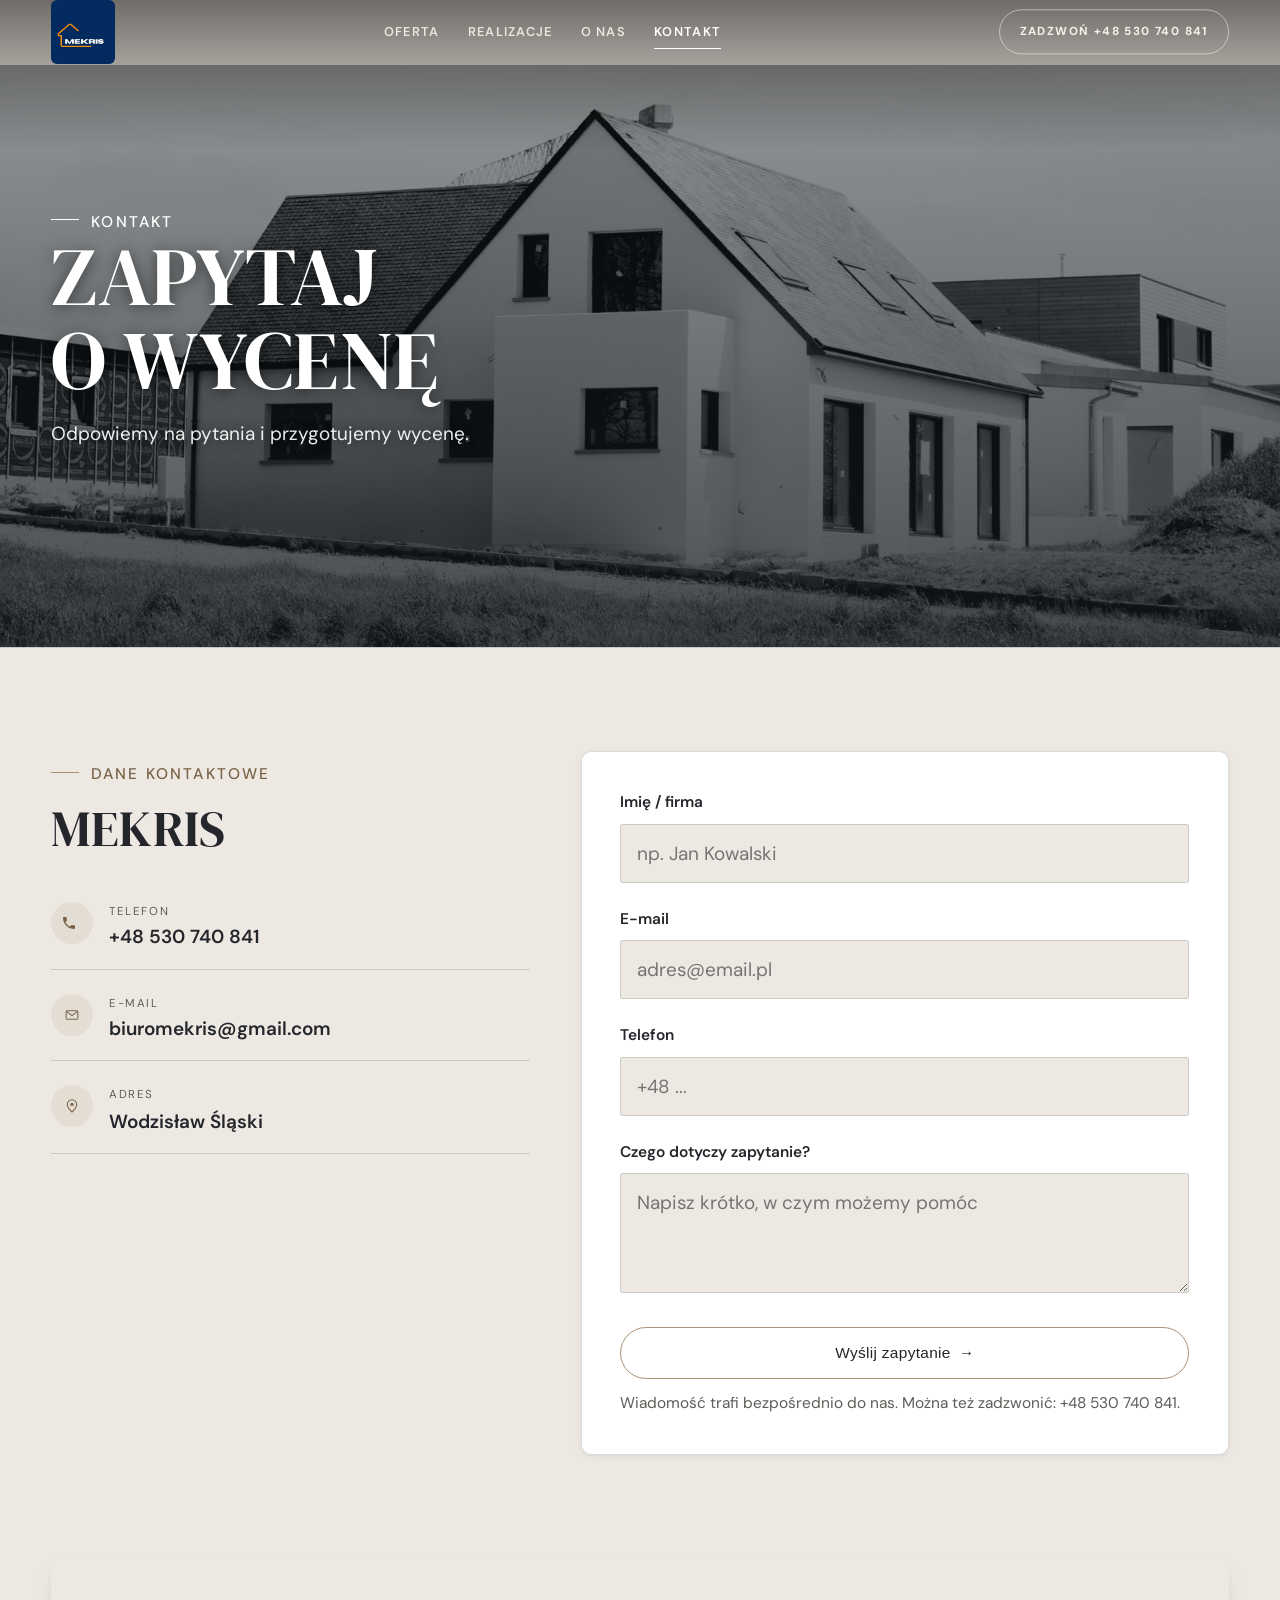
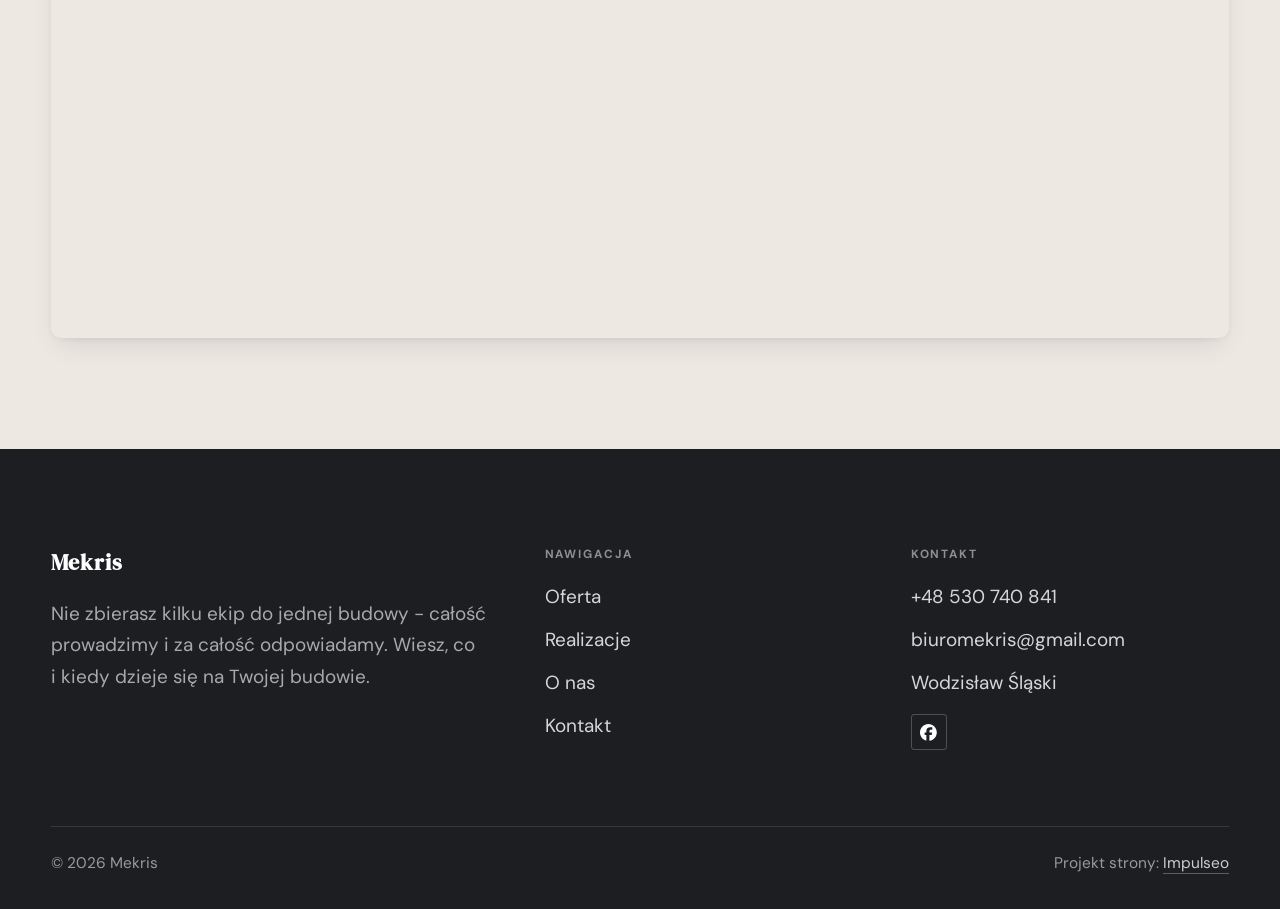
==== commit 48edddd1: "[claude-edit][cmt:4313d5d9-24d7-4df1-a60c-c9331909b130] skórka w stylu klindworthroofing.com: beż+gr" ====
--- a/kontakt.html
+++ b/kontakt.html
@@ -19,7 +19,7 @@
 <meta name="twitter:card" content="summary_large_image">
 <link rel="preconnect" href="https://fonts.googleapis.com">
 <link rel="preconnect" href="https://fonts.gstatic.com" crossorigin>
-<link href="https://fonts.googleapis.com/css2?family=Space+Grotesk:wght@500;600;700&family=DM+Sans:opsz,wght@9..40,400;9..40,500;9..40,600&display=swap" rel="stylesheet">
+<link href="https://fonts.googleapis.com/css2?family=DM+Serif+Display&family=DM+Sans:opsz,wght@9..40,400;9..40,500;9..40,600&display=swap" rel="stylesheet">
 <link rel="stylesheet" href="assets/styles.css?v=fb69c578">
 </head>
 <body>
--- a/assets/styles.css
+++ b/assets/styles.css
@@ -1847,3 +1847,66 @@
 
 /* === szary tekst dociągnięty do czytelności (WCAG 4.5 na wszystkich tłach) === */
 :root{--muted:#62676F;}
+
+/* === SKÓRKA „KLINDWORTH" (prośba Szymona 14.10.2026: wygląd jak klindworthroofing.com) ===
+   Ciepły beż + grafit + piaskowy akcent, szeryfowe nagłówki wersalikami, przyciski-pigułki z obrysem,
+   hero dzielone: tekst na beżu, zdjęcie w kadrze-strzałce po prawej, ciemne sekcje CTA/stopka. */
+:root{--accent:#AC9376;--accent-d:#8A7359;--accent-soft:rgba(172,147,118,.14);--paper:#EDE9E2;--paper-2:#E4DED4;--paper-3:#D9D1C4;
+  --ink:#24262B;--ink-soft:#3E4046;--muted:#5E5C58;--line:rgba(36,38,43,.16);--dark:#1D1E22;
+  --font-display:'DM Serif Display',Georgia,serif;--accent-text:#7A6449}
+body{background:var(--paper)}
+h1,h2,h3,.hf-title{font-family:var(--font-display);font-weight:400;text-transform:uppercase;letter-spacing:.005em;line-height:1.02}
+h3{text-transform:none}
+.eyebrow,.hf-kicker{font-family:var(--font-body);font-weight:500;letter-spacing:.14em;text-transform:uppercase;color:var(--accent-text)}
+.btn{border-radius:999px;font-weight:500;box-shadow:none}
+.btn-accent,.nav .nav-links a.btn-accent{background:transparent;color:var(--ink);border:1px solid var(--accent)}
+.btn-accent:hover,.nav .nav-links a.btn-accent:hover{background:var(--ink);border-color:var(--ink);color:#fff;box-shadow:none}
+.nav{background:var(--paper)}
+.nav.is-stuck{background:rgba(237,233,226,.96)}
+.brand-logo{border-radius:6px}
+/* hero dzielone */
+.hero-fach{background:var(--paper);min-height:clamp(560px,90svh,880px)}
+.hero-fach::after{display:none}
+.hf-photo{left:auto;right:0;width:56%;clip-path:polygon(32% 0,100% 0,100% 100%,32% 100%,0 50%);background:var(--paper-2)}
+.hf-kicker,.hf-title,.hf-lead,.hf-phone,.hf-trust{text-shadow:none}
+.hf-panel{color:var(--ink)}
+.hf-inner{max-width:30rem}
+.hf-kicker{color:var(--accent-text)}
+.hf-kicker::before{display:none}
+.hf-title{color:var(--ink);font-size:clamp(2.6rem,1.8rem + 3.4vw,4.6rem)}
+.hf-lead{color:var(--ink-soft)}
+.hf-phone{display:none}
+.hf-actions{margin-top:var(--space-6)}
+.hf-ghost{color:var(--ink);border-color:var(--accent)}
+.hf-ghost:hover{background:var(--ink);color:#fff;border-color:var(--ink)}
+@media(max-width:820px){
+  .hero-fach{flex-direction:column;align-items:stretch;min-height:0}
+  .hf-photo{position:relative;width:100%;height:52svh;clip-path:polygon(0 0,100% 0,100% 82%,50% 100%,0 82%);order:-1}
+  .hf-panel{padding:var(--space-6) 0 var(--space-7)}
+}
+/* sekcje */
+.fach-promise{background:var(--paper-2)}
+.gateway{border-radius:0}
+.gateway .g-ttl{font-family:var(--font-display);text-transform:uppercase}
+.tile,.tile img{border-radius:0}
+.fu-name{font-family:var(--font-display);text-transform:uppercase}
+.opinie,.cta,footer{background:var(--dark);color:#fff}
+.opinie h2,.opinie .head p{color:#fff}
+.opinie .head p{opacity:.8}
+.cta::before{display:none}
+.cta .btn-light{background:transparent;color:#fff;border:1px solid var(--accent)}
+.cta .btn-light:hover{background:var(--accent);color:var(--dark)}
+.cta .eyebrow,.opinie .eyebrow{color:var(--accent)}
+/* nav na beżowym hero strony głównej: ciemne napisy od razu (podstrony z ciemnym nagłówkiem bez zmian) */
+body:has(.hero-fach) .nav:not(.nav-solid)::after{display:none}
+body:has(.hero-fach) .nav:not(.nav-solid) .nav-links a:not(.btn-accent){color:var(--ink-soft)}
+body:has(.hero-fach) .nav:not(.nav-solid) .nav-links a:not(.btn-accent)::after{background:var(--accent-d)}
+body:has(.hero-fach) .nav:not(.nav-solid) .nav-toggle span{background:var(--ink)}
+@media(min-width:681px){
+  body:has(.hero-fach) .nav:not(.nav-solid) .nav-links a.btn-accent{color:var(--ink);border-color:var(--accent)}
+  body:has(.hero-fach) .nav:not(.nav-solid) .nav-links a.btn-accent:hover{background:var(--ink);border-color:var(--ink);color:#fff}
+}
+.nav .nav-links a.btn-accent{border-radius:999px}
+.nav.nav-solid .nav-links a.btn-accent{background:transparent;color:var(--ink);border-color:var(--accent)}
+.nav.nav-solid .nav-links a.btn-accent:hover{background:var(--ink);color:#fff;border-color:var(--ink);filter:none}
+@media(max-width:820px){ .hero-fach .hf-photo{margin-top:0} }
